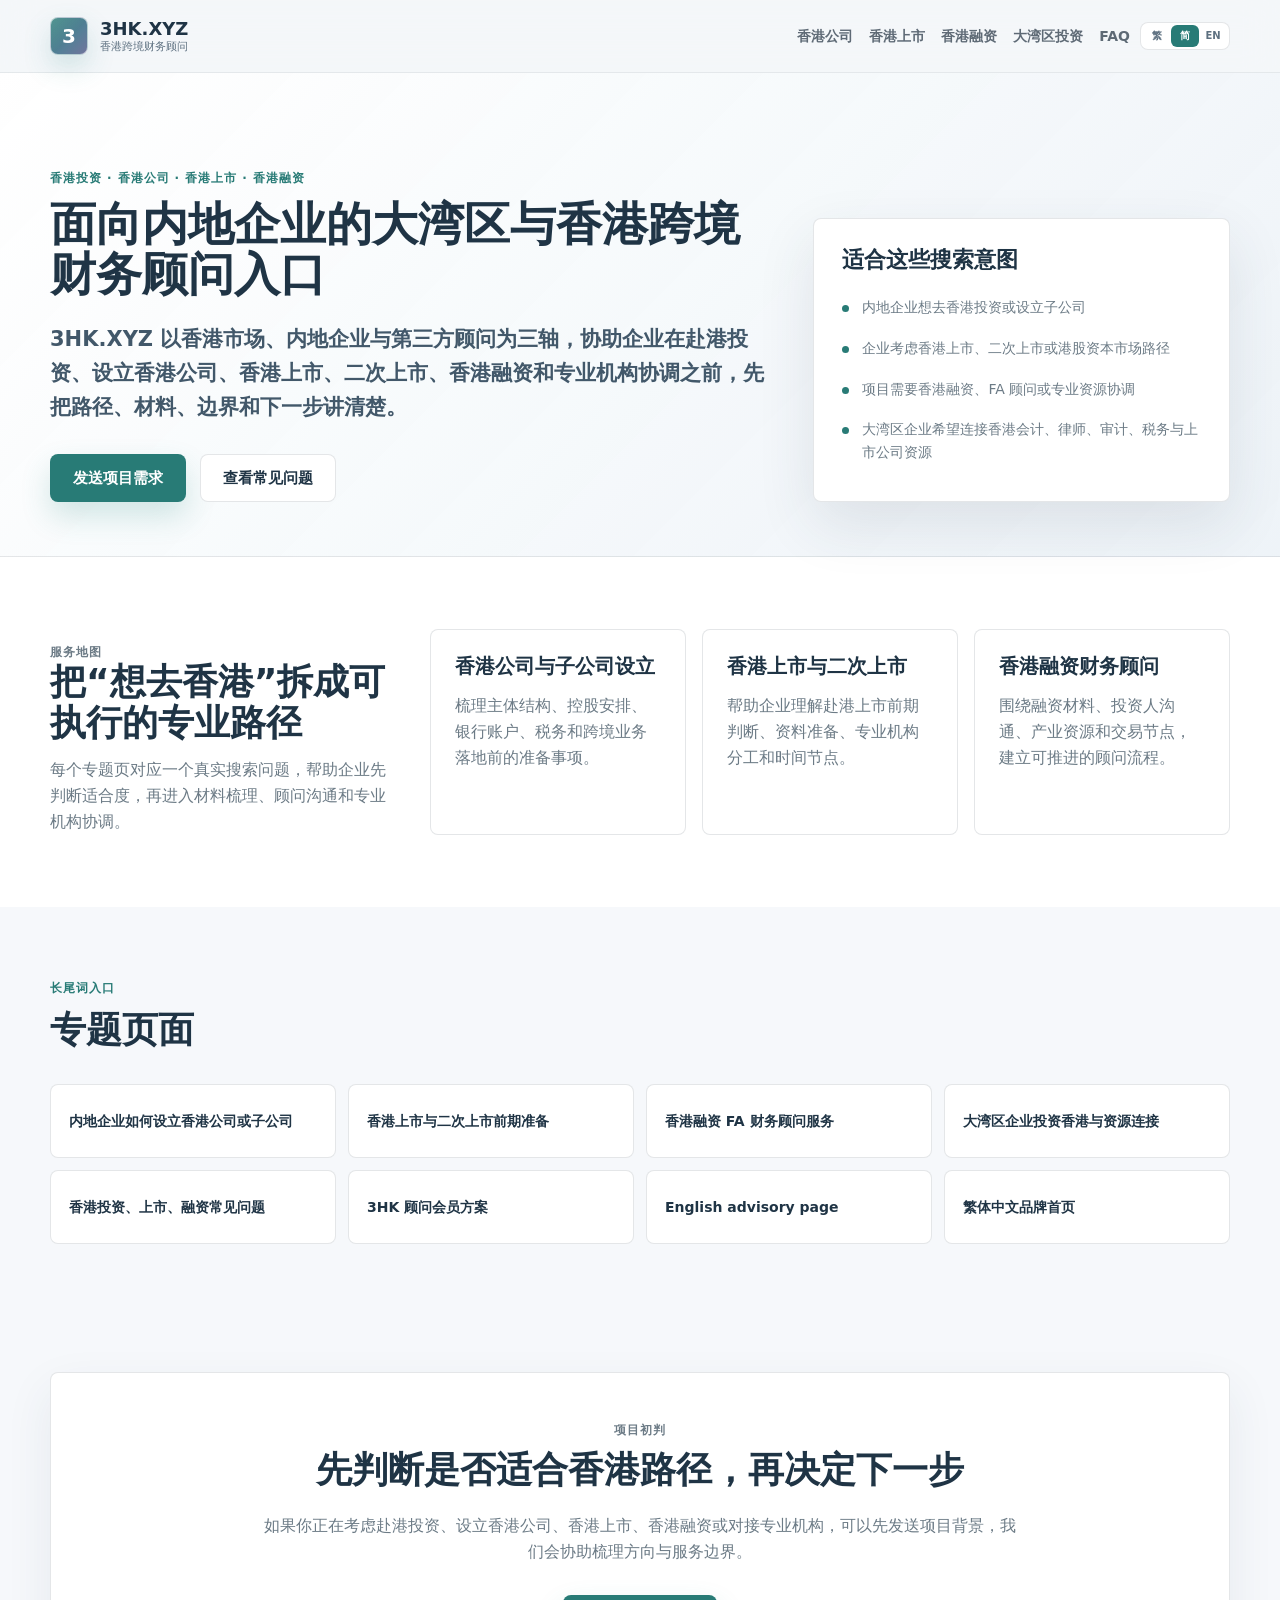
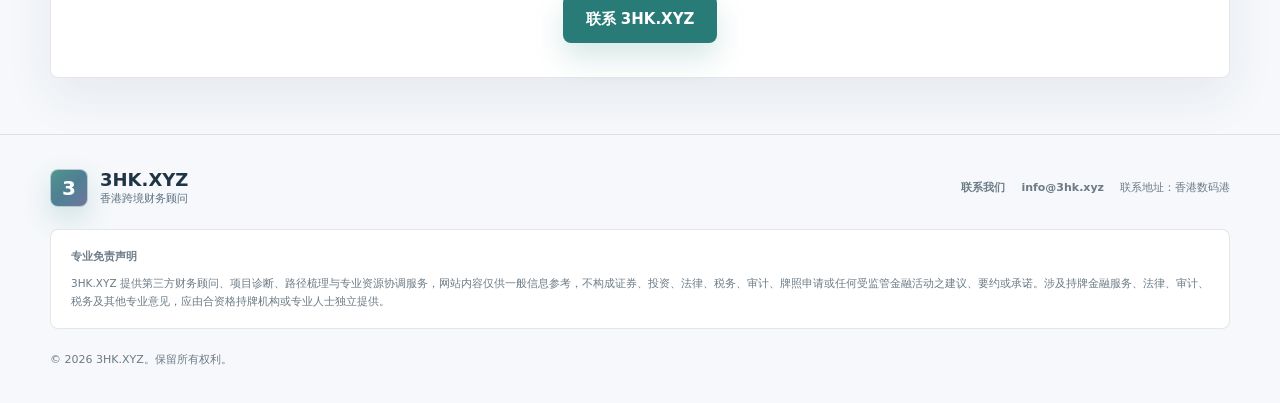
==== zh-cn/index.html @ 2a60ddcb "Add Chinese SEO landing pages" ====
<!doctype html>
<html lang="zh-CN">
  <head>
    <meta charset="utf-8" />
    <meta name="viewport" content="width=device-width, initial-scale=1" />
    <meta
      name="description"
      content="3HK.XYZ 面向内地企业、大湾区企业与资产方，提供香港公司设立、香港投资、香港上市、香港融资与跨境项目财务顾问前期判断和专业资源协调。"
    />
    <title>香港投资与跨境融资财务顾问｜3HK.XYZ</title>
    <link rel="canonical" href="https://3hk.xyz/zh-cn/" />
    <link rel="alternate" hreflang="zh-Hant-HK" href="https://3hk.xyz/" />
    <link rel="alternate" hreflang="zh-CN" href="https://3hk.xyz/zh-cn/" />
    <link rel="alternate" hreflang="en" href="https://3hk.xyz/en.html" />
    <meta property="og:type" content="website" />
    <meta property="og:site_name" content="3HK.XYZ" />
    <meta property="og:title" content="香港投资与跨境融资财务顾问｜3HK.XYZ" />
    <meta property="og:description" content="围绕香港市场、内地企业与第三方顾问三轴，协助企业梳理赴港投资、设立子公司、上市与融资路径。" />
    <meta property="og:url" content="https://3hk.xyz/zh-cn/" />
    <meta name="twitter:card" content="summary" />
    <link rel="icon" href="/favicon.svg" type="image/svg+xml" />
    <link rel="stylesheet" href="/styles.css" />
    <script type="application/ld+json">
      {
        "@context": "https://schema.org",
        "@type": "ProfessionalService",
        "name": "3HK.XYZ",
        "url": "https://3hk.xyz/zh-cn/",
        "email": "info@3hk.xyz",
        "address": {
          "@type": "PostalAddress",
          "addressLocality": "香港",
          "streetAddress": "香港数码港"
        },
        "areaServed": ["香港", "中国内地", "粤港澳大湾区"],
        "serviceType": ["香港投资顾问", "香港融资财务顾问", "香港上市前期顾问", "跨境项目专业资源协调"]
      }
    </script>
  </head>
  <body class="seo-page">
    <a class="skip-link" href="#main">跳转到主要内容</a>

    <header class="site-header" data-header>
      <div class="nav-shell">
        <a class="brand" href="/zh-cn/" aria-label="3HK.XYZ 简体首页">
          <span class="brand-mark">3</span>
          <span>
            <strong>3HK.XYZ</strong>
            <small>香港跨境财务顾问</small>
          </span>
        </a>
        <button class="nav-toggle" type="button" aria-expanded="false" aria-controls="site-nav" data-nav-toggle>
          <span></span>
          <span></span>
          <span></span>
          <span class="sr-only">打开导航</span>
        </button>
        <div class="nav-actions">
          <nav class="site-nav" id="site-nav" data-nav>
            <a href="/zh-cn/hong-kong-company-setup/">香港公司</a>
            <a href="/zh-cn/hong-kong-listing/">香港上市</a>
            <a href="/zh-cn/hong-kong-financing/">香港融资</a>
            <a href="/zh-cn/greater-bay-area-hong-kong/">大湾区投资</a>
            <a href="/zh-cn/faq/">FAQ</a>
          </nav>
          <div class="language-switch" aria-label="语言切换">
            <a href="/">繁</a>
            <a class="is-active" href="/zh-cn/" aria-current="page">简</a>
            <a href="/en.html">EN</a>
          </div>
        </div>
      </div>
    </header>

    <main id="main">
      <section class="seo-hero">
        <div class="container seo-hero-grid">
          <div>
            <p class="section-kicker">香港投资 · 香港公司 · 香港上市 · 香港融资</p>
            <h1>面向内地企业的大湾区与香港跨境财务顾问入口</h1>
            <p>
              3HK.XYZ 以香港市场、内地企业与第三方顾问为三轴，协助企业在赴港投资、设立香港公司、香港上市、二次上市、香港融资和专业机构协调之前，先把路径、材料、边界和下一步讲清楚。
            </p>
            <div class="hero-actions">
              <a class="button button-primary" href="mailto:info@3hk.xyz?subject=3HK.XYZ%20项目咨询">发送项目需求</a>
              <a class="button button-secondary" href="/zh-cn/faq/">查看常见问题</a>
            </div>
          </div>
          <aside class="intent-card" aria-label="适合咨询的搜索意图">
            <h2>适合这些搜索意图</h2>
            <ul>
              <li>内地企业想去香港投资或设立子公司</li>
              <li>企业考虑香港上市、二次上市或港股资本市场路径</li>
              <li>项目需要香港融资、FA 顾问或专业资源协调</li>
              <li>大湾区企业希望连接香港会计、律师、审计、税务与上市公司资源</li>
            </ul>
          </aside>
        </div>
      </section>

      <section class="seo-section alt">
        <div class="container seo-layout">
          <div class="seo-copy">
            <p class="section-kicker">服务地图</p>
            <h2>把“想去香港”拆成可执行的专业路径</h2>
            <p>每个专题页对应一个真实搜索问题，帮助企业先判断适合度，再进入材料梳理、顾问沟通和专业机构协调。</p>
          </div>
          <div class="seo-card-grid">
            <article class="seo-card">
              <h3>香港公司与子公司设立</h3>
              <p>梳理主体结构、控股安排、银行账户、税务和跨境业务落地前的准备事项。</p>
            </article>
            <article class="seo-card">
              <h3>香港上市与二次上市</h3>
              <p>帮助企业理解赴港上市前期判断、资料准备、专业机构分工和时间节点。</p>
            </article>
            <article class="seo-card">
              <h3>香港融资财务顾问</h3>
              <p>围绕融资材料、投资人沟通、产业资源和交易节点，建立可推进的顾问流程。</p>
            </article>
          </div>
        </div>
      </section>

      <section class="seo-section">
        <div class="container">
          <div class="section-heading">
            <p class="section-kicker">长尾词入口</p>
            <h2>专题页面</h2>
          </div>
          <div class="topic-links" aria-label="SEO topic pages">
            <a href="/zh-cn/hong-kong-company-setup/">内地企业如何设立香港公司或子公司</a>
            <a href="/zh-cn/hong-kong-listing/">香港上市与二次上市前期准备</a>
            <a href="/zh-cn/hong-kong-financing/">香港融资 FA 财务顾问服务</a>
            <a href="/zh-cn/greater-bay-area-hong-kong/">大湾区企业投资香港与资源连接</a>
            <a href="/zh-cn/faq/">香港投资、上市、融资常见问题</a>
            <a href="/#membership">3HK 顾问会员方案</a>
            <a href="/en.html">English advisory page</a>
            <a href="/">繁体中文品牌首页</a>
          </div>
        </div>
      </section>

      <section class="seo-cta">
        <div class="container seo-cta-panel">
          <p class="section-kicker">项目初判</p>
          <h2>先判断是否适合香港路径，再决定下一步</h2>
          <p>如果你正在考虑赴港投资、设立香港公司、香港上市、香港融资或对接专业机构，可以先发送项目背景，我们会协助梳理方向与服务边界。</p>
          <div class="contact-actions">
            <a class="button button-primary" href="mailto:info@3hk.xyz?subject=3HK.XYZ%20项目初判">联系 3HK.XYZ</a>
          </div>
        </div>
      </section>
    </main>

    <footer class="site-footer">
      <div class="container footer-stack">
        <div class="footer-inner">
          <a class="brand" href="/zh-cn/" aria-label="3HK.XYZ 简体首页">
            <span class="brand-mark">3</span>
            <span>
              <strong>3HK.XYZ</strong>
              <small>香港跨境财务顾问</small>
            </span>
          </a>
          <div class="footer-contact" aria-label="联系信息">
            <strong>联系我们</strong>
            <a href="mailto:info@3hk.xyz">info@3hk.xyz</a>
            <span>联系地址：香港数码港</span>
          </div>
        </div>
        <div class="footer-disclaimer">
          <strong>专业免责声明</strong>
          <p>
            3HK.XYZ 提供第三方财务顾问、项目诊断、路径梳理与专业资源协调服务，网站内容仅供一般信息参考，不构成证券、投资、法律、税务、审计、牌照申请或任何受监管金融活动之建议、要约或承诺。涉及持牌金融服务、法律、审计、税务及其他专业意见，应由合资格持牌机构或专业人士独立提供。
          </p>
        </div>
        <p class="footer-copyright">© <span data-year></span> 3HK.XYZ。保留所有权利。</p>
      </div>
    </footer>

    <script src="/script.js"></script>
  </body>
</html>
---- styles.css ----
:root {
  --ink: #1f3445;
  --ink-2: #42586a;
  --slate: #5d7080;
  --blue: #557f97;
  --blue-soft: #dfeaf0;
  --teal: #287b76;
  --teal-soft: #e1efee;
  --violet: #71759c;
  --violet-soft: #e9eaf2;
  --bg: #f6f8fb;
  --bg-2: #edf3f7;
  --surface: #ffffff;
  --surface-soft: #f8fbfc;
  --muted: #6c7b86;
  --line: rgba(36, 51, 66, 0.12);
  --line-strong: rgba(36, 51, 66, 0.2);
  --line-light: rgba(255, 255, 255, 0.56);
  --shadow: 0 22px 58px rgba(42, 66, 84, 0.11);
  --max: 1180px;
  --radius: 8px;
}

* {
  box-sizing: border-box;
}

html {
  scroll-behavior: smooth;
  overflow-x: hidden;
}

body {
  margin: 0;
  color: var(--ink);
  background: var(--bg);
  font-family: Inter, ui-sans-serif, system-ui, -apple-system, BlinkMacSystemFont, "PingFang TC", "Microsoft JhengHei", "PingFang SC", "Microsoft YaHei", sans-serif;
  line-height: 1.62;
  text-rendering: optimizeLegibility;
  overflow-x: hidden;
}

body.nav-open {
  overflow: hidden;
}

a {
  color: inherit;
}

button {
  font: inherit;
}

.sr-only,
.skip-link {
  position: absolute;
  width: 1px;
  height: 1px;
  overflow: hidden;
  clip: rect(0, 0, 0, 0);
  white-space: nowrap;
}

.skip-link:focus {
  z-index: 999;
  top: 16px;
  left: 16px;
  width: auto;
  height: auto;
  padding: 10px 14px;
  color: var(--surface);
  background: var(--ink);
  clip: auto;
  text-decoration: none;
}

.container,
.nav-shell {
  width: min(var(--max), calc(100% - 44px));
  margin: 0 auto;
}

.site-header {
  position: fixed;
  inset: 0 0 auto;
  z-index: 50;
  background: rgba(244, 247, 249, 0.8);
  border-bottom: 1px solid rgba(36, 51, 66, 0.08);
  backdrop-filter: blur(18px);
  transition: background 180ms ease, box-shadow 180ms ease;
}

.site-header.is-scrolled,
body.nav-open .site-header {
  background: rgba(255, 255, 255, 0.92);
  box-shadow: 0 14px 36px rgba(50, 72, 88, 0.08);
}

.nav-shell {
  min-height: 72px;
  display: flex;
  align-items: center;
  justify-content: space-between;
  gap: 24px;
}

.brand {
  display: inline-flex;
  align-items: center;
  gap: 12px;
  color: var(--ink);
  text-decoration: none;
}

.brand-mark {
  width: 38px;
  height: 38px;
  display: grid;
  place-items: center;
  color: var(--surface);
  background:
    linear-gradient(135deg, rgba(255, 255, 255, 0.2), transparent 52%),
    linear-gradient(135deg, var(--teal), var(--blue) 60%, var(--violet));
  border: 1px solid rgba(255, 255, 255, 0.58);
  border-radius: var(--radius);
  font-size: 20px;
  font-weight: 900;
  box-shadow: 0 12px 28px rgba(47, 138, 131, 0.2);
}

.brand strong,
.brand small {
  display: block;
}

.brand strong {
  font-size: 18px;
  line-height: 1.1;
}

.brand small {
  margin-top: 2px;
  color: var(--slate);
  font-size: 11px;
  line-height: 1.2;
}

.site-nav {
  display: flex;
  align-items: center;
  gap: 16px;
  flex-wrap: nowrap;
}

.nav-actions {
  display: flex;
  align-items: center;
  gap: 10px;
  flex-wrap: nowrap;
  white-space: nowrap;
}

.site-nav a {
  color: rgba(36, 51, 66, 0.72);
  text-decoration: none;
  font-size: 14px;
  font-weight: 760;
  transition: color 160ms ease, background 160ms ease, border-color 160ms ease;
}

.site-nav a:hover,
.site-nav a.is-active {
  color: var(--teal);
}

.language-switch {
  min-height: 28px;
  display: inline-grid;
  grid-template-columns: repeat(3, 1fr);
  padding: 2px;
  background: var(--surface);
  border: 1px solid var(--line);
  border-radius: var(--radius);
  box-shadow: none;
}

.language-switch a {
  min-width: 28px;
  display: inline-flex;
  align-items: center;
  justify-content: center;
  color: var(--slate);
  border-radius: 6px;
  text-decoration: none;
  font-size: 10px;
  font-weight: 820;
}

.language-switch a.is-active {
  color: var(--surface);
  background: var(--teal);
}

.nav-toggle {
  display: none;
  width: 42px;
  height: 42px;
  border: 1px solid rgba(36, 51, 66, 0.16);
  border-radius: var(--radius);
  background: rgba(255, 255, 255, 0.72);
  color: var(--ink);
  cursor: pointer;
}

.nav-toggle span:not(.sr-only) {
  display: block;
  width: 18px;
  height: 2px;
  margin: 4px auto;
  background: currentColor;
}

.hero {
  position: relative;
  overflow: hidden;
  color: var(--ink);
  background:
    linear-gradient(135deg, rgba(255, 255, 255, 0.94), rgba(244, 247, 249, 0.92)),
    linear-gradient(135deg, var(--bg), var(--bg-2));
  border-bottom: 1px solid var(--line);
}

.hero-backdrop {
  position: absolute;
  inset: 0;
  background-image:
    linear-gradient(rgba(95, 147, 168, 0.14) 1px, transparent 1px),
    linear-gradient(90deg, rgba(95, 147, 168, 0.14) 1px, transparent 1px);
  background-size: 56px 56px;
  mask-image: linear-gradient(90deg, rgba(36, 51, 66, 0.28), rgba(36, 51, 66, 0.16), transparent 86%);
}

.hero-grid {
  position: relative;
  z-index: 1;
  min-height: clamp(560px, 70vh, 650px);
  display: grid;
  grid-template-columns: minmax(0, 0.98fr) minmax(420px, 0.86fr);
  align-items: center;
  gap: 42px;
  padding: 94px 0 34px;
}

.hero-copy {
  max-width: 780px;
  min-width: 0;
  padding: 8px 0;
}

.eyebrow,
.section-kicker,
.plan-label {
  margin: 0 0 12px;
  color: var(--teal);
  font-size: 12px;
  font-weight: 860;
  letter-spacing: 0.08em;
  text-transform: uppercase;
}

.hero h1,
.section h2,
.coordinate-section h2,
.method-section h2,
.contact-section h2 {
  margin: 0;
  color: var(--ink);
  font-weight: 860;
  line-height: 1.08;
  letter-spacing: 0;
}

.hero h1 {
  max-width: 860px;
  font-size: clamp(28px, 3.35vw, 40px);
  overflow-wrap: anywhere;
}

.hero-lede {
  max-width: 720px;
  margin: 22px 0 0;
  color: var(--ink-2);
  font-size: clamp(18px, 1.75vw, 22px);
  font-weight: 650;
  line-height: 1.5;
}

.hero-actions,
.contact-actions {
  display: flex;
  flex-wrap: wrap;
  gap: 14px;
  margin-top: 30px;
}

.button {
  min-height: 48px;
  display: inline-flex;
  align-items: center;
  justify-content: center;
  gap: 10px;
  padding: 0 22px;
  border: 1px solid transparent;
  border-radius: var(--radius);
  text-decoration: none;
  font-size: 15px;
  font-weight: 820;
  transition: transform 160ms ease, background 160ms ease, border-color 160ms ease, color 160ms ease;
}

.button svg {
  width: 20px;
  height: 20px;
  fill: none;
  stroke: currentColor;
  stroke-width: 2;
  stroke-linecap: round;
  stroke-linejoin: round;
}

.button:hover {
  transform: translateY(-2px);
}

.button-primary {
  color: var(--surface);
  background: var(--teal);
  box-shadow: 0 14px 30px rgba(47, 138, 131, 0.2);
}

.button-primary:hover {
  background: #267871;
}

.button-secondary {
  color: var(--ink);
  background: var(--surface);
  border-color: var(--line);
}

.button-secondary:hover {
  border-color: rgba(47, 138, 131, 0.34);
  background: var(--surface-soft);
}

.hero-tags {
  display: flex;
  flex-wrap: wrap;
  gap: 10px;
  margin-top: 28px;
}

.hero-tags span {
  min-height: 34px;
  display: inline-flex;
  align-items: center;
  padding: 0 12px;
  color: var(--ink-2);
  background: var(--surface-soft);
  border: 1px solid var(--line);
  border-radius: var(--radius);
  font-size: 13px;
  font-weight: 720;
}

.coordinate-terminal {
  min-width: 0;
  color: var(--ink);
  background: rgba(255, 255, 255, 0.82);
  border: 1px solid var(--line-light);
  border-radius: var(--radius);
  box-shadow: var(--shadow);
  backdrop-filter: blur(12px);
}

.terminal-top,
.terminal-foot {
  display: flex;
  justify-content: space-between;
  gap: 14px;
  padding: 16px 18px;
  border-bottom: 1px solid var(--line);
}

.terminal-top span {
  color: var(--slate);
  font-size: 11px;
  font-weight: 860;
  letter-spacing: 0.08em;
}

.coordinate-visual {
  width: 100%;
  height: auto;
  display: block;
  padding: 10px 6px 0;
  overflow: visible;
}

.surface {
  fill: rgba(95, 147, 168, 0.08);
  stroke: rgba(95, 147, 168, 0.34);
  stroke-width: 1.2;
}

.surface-grid path {
  stroke: rgba(79, 101, 116, 0.18);
  stroke-width: 1;
}

.axis {
  fill: none;
  stroke-width: 4;
  stroke-linecap: round;
}

.axis-x {
  stroke: url(#axisBlue);
}

.axis-y {
  stroke: url(#axisGreen);
}

.axis-z {
  stroke: url(#axisPlum);
}

.node {
  stroke: var(--surface);
  stroke-width: 2;
}

.node-x {
  fill: var(--blue);
}

.node-y {
  fill: var(--teal);
}

.node-z {
  fill: var(--violet);
}

.origin-box {
  fill: var(--surface);
  stroke: rgba(95, 147, 168, 0.32);
  stroke-width: 1.2;
}

.origin-number {
  fill: var(--ink);
  font-size: 31px;
  font-weight: 900;
}

.origin-label {
  fill: var(--slate);
  font-size: 13px;
  font-weight: 800;
}

.diagram-labels text {
  fill: var(--ink-2);
  font-size: 14px;
  font-weight: 780;
}

.terminal-foot {
  display: grid;
  grid-template-columns: repeat(3, minmax(0, 1fr));
  border-top: 1px solid var(--line);
  border-bottom: 0;
  background: var(--surface-soft);
}

.terminal-foot div {
  min-width: 0;
}

.terminal-foot strong {
  display: block;
  color: var(--teal);
  font-size: 20px;
  line-height: 1;
}

.terminal-foot span {
  display: block;
  margin-top: 8px;
  color: var(--muted);
  font-size: 12px;
}

.coordinate-section,
.fa-section,
.method-section,
.section,
.contact-section {
  scroll-margin-top: 88px;
  padding: 84px 0;
}

.coordinate-section,
.ecosystem-section,
.fa-section,
.contact-section {
  background: var(--surface);
}

.positioning-section,
.membership-section,
.method-section {
  background: var(--bg);
}

.section-heading {
  width: min(760px, 100%);
  margin-bottom: 34px;
}

.coordinate-layout .section-heading {
  width: min(840px, 100%);
}

.section h2,
.coordinate-section h2,
.fa-section h2,
.method-section h2,
.contact-section h2,
.pricing-head h2 {
  font-size: clamp(30px, 4vw, 50px);
}

.section-heading p:not(.section-kicker),
.section-copy p:not(.section-kicker),
.pricing-head p,
.contact-section p:not(.section-kicker) {
  margin: 16px 0 0;
  color: var(--muted);
  font-size: 16px;
}

.axis-grid,
.stance-grid,
.ecosystem-grid,
.fa-flow,
.plan-grid,
.method-timeline {
  display: grid;
  gap: 16px;
}

.axis-grid,
.ecosystem-grid,
.plan-grid {
  grid-template-columns: repeat(3, minmax(0, 1fr));
}

.axis-card,
.stance-card,
.ecosystem-card,
.fa-stage,
.plan-card,
.method-step,
.contact-panel {
  min-width: 0;
  border: 1px solid var(--line);
  border-radius: var(--radius);
  background: var(--surface);
  box-shadow: 0 14px 34px rgba(50, 72, 88, 0.06);
}

.axis-card,
.stance-card,
.ecosystem-card,
.fa-stage,
.method-step {
  min-height: 220px;
  padding: 26px;
  transition: transform 180ms ease, border-color 180ms ease, box-shadow 180ms ease;
}

.axis-card:hover,
.stance-card:hover,
.ecosystem-card:hover,
.fa-stage:hover,
.plan-card:hover,
.method-step:hover {
  transform: translateY(-4px);
  border-color: rgba(47, 138, 131, 0.32);
  box-shadow: 0 20px 48px rgba(50, 72, 88, 0.1);
}

.axis-card span,
.stance-card span,
.ecosystem-card span,
.fa-stage span,
.method-step span {
  min-height: 32px;
  display: inline-flex;
  align-items: center;
  padding: 0 11px;
  color: var(--teal);
  background: var(--teal-soft);
  border: 1px solid rgba(47, 138, 131, 0.12);
  border-radius: var(--radius);
  font-size: 12px;
  font-weight: 850;
}

.axis-card:nth-child(1) span {
  color: var(--blue);
  background: var(--blue-soft);
}

.axis-card:nth-child(3) span {
  color: var(--violet);
  background: var(--violet-soft);
}

.axis-card h3,
.stance-card h3,
.ecosystem-card h3,
.fa-stage h3,
.plan-card h3,
.method-step h3 {
  margin: 22px 0 10px;
  color: var(--ink);
  font-size: 22px;
  line-height: 1.25;
}

.axis-card p,
.stance-card p,
.ecosystem-card p,
.fa-stage p,
.plan-card p,
.method-step p {
  margin: 0;
  color: var(--muted);
  font-size: 14px;
}

.split-layout {
  display: grid;
  grid-template-columns: minmax(0, 0.78fr) minmax(0, 1fr);
  gap: 48px;
  align-items: start;
}

.section-copy {
  min-width: 0;
  padding: 30px;
  background: var(--surface);
  border: 1px solid var(--line);
  border-radius: var(--radius);
  box-shadow: 0 14px 34px rgba(50, 72, 88, 0.06);
}

.stance-grid {
  grid-template-columns: 1fr;
}

.ecosystem-card.emphasis,
.plan-card.featured {
  color: var(--ink);
  background:
    linear-gradient(135deg, rgba(223, 240, 238, 0.78), rgba(255, 255, 255, 0.94)),
    var(--surface);
  border-color: rgba(47, 138, 131, 0.28);
}

.ecosystem-card.emphasis span {
  color: var(--teal);
  background: var(--surface);
}

.ecosystem-card.emphasis h3,
.ecosystem-card.emphasis p,
.plan-card.featured h3,
.plan-card.featured p,
.plan-card.featured li {
  color: inherit;
}

.method-timeline {
  grid-template-columns: repeat(4, minmax(0, 1fr));
}

.fa-flow {
  grid-template-columns: repeat(3, minmax(0, 1fr));
}

.fa-stage {
  position: relative;
  min-height: 236px;
  background:
    linear-gradient(180deg, rgba(248, 251, 252, 0.9), rgba(255, 255, 255, 0.96)),
    var(--surface);
}

.fa-stage::after {
  content: "";
  position: absolute;
  top: 42px;
  right: -16px;
  width: 16px;
  border-top: 1px solid rgba(47, 138, 131, 0.32);
}

.fa-stage:nth-child(3n)::after,
.fa-stage:last-child::after {
  display: none;
}

.fa-stage span {
  color: var(--ink);
  background: var(--blue-soft);
  border-color: rgba(95, 147, 168, 0.18);
}

.fa-stage:nth-child(3n + 2) span {
  background: var(--teal-soft);
}

.fa-stage:nth-child(3n) span {
  background: var(--violet-soft);
}

.method-step {
  min-height: 242px;
}

.pricing-head {
  display: grid;
  grid-template-columns: minmax(0, 0.8fr) minmax(280px, 0.6fr);
  gap: 34px;
  align-items: end;
  margin-bottom: 34px;
}

.pricing-head h2 {
  margin: 0;
  line-height: 1.08;
}

.pricing-head p {
  margin: 0;
}

.pricing-head > p {
  padding-bottom: 4px;
}

.plan-card {
  min-height: 530px;
  padding: 28px;
  display: flex;
  flex-direction: column;
  transition: transform 180ms ease, border-color 180ms ease, box-shadow 180ms ease;
}

.plan-card .plan-label {
  margin-bottom: 10px;
}

.plan-card h3 {
  margin-top: 0;
  font-size: 28px;
}

.plan-price {
  display: flex;
  align-items: flex-end;
  flex-wrap: wrap;
  gap: 4px 8px;
  margin: 0 0 16px;
}

.plan-price strong {
  color: var(--teal);
  font-size: clamp(30px, 3vw, 36px);
  line-height: 1;
  white-space: nowrap;
}

.plan-price span {
  color: var(--muted);
  font-size: 14px;
  font-weight: 750;
}

.plan-desc {
  min-height: 78px;
  padding-bottom: 22px;
  border-bottom: 1px solid var(--line);
}

.plan-card ul {
  margin: 22px 0 28px;
  padding: 0;
  list-style: none;
}

.plan-card li {
  position: relative;
  padding: 8px 0 8px 22px;
  color: var(--muted);
  font-size: 14px;
}

.plan-card li::before {
  content: "";
  position: absolute;
  left: 0;
  top: 17px;
  width: 7px;
  height: 7px;
  background: var(--teal);
  border-radius: 50%;
}

.plan-card a {
  min-height: 46px;
  display: inline-flex;
  align-items: center;
  justify-content: center;
  margin-top: auto;
  color: var(--surface);
  background: var(--teal);
  border-radius: var(--radius);
  text-decoration: none;
  font-size: 14px;
  font-weight: 860;
}

.plan-card a:hover {
  background: #267871;
}

.pricing-note {
  margin: 20px 0 0;
  color: var(--muted);
  font-size: 13px;
}

.contact-panel {
  width: min(880px, calc(100% - 44px));
  margin: 0 auto;
  padding: 42px;
  text-align: center;
}

.contact-panel p:not(.section-kicker) {
  width: min(700px, 100%);
  margin: 16px auto 0;
  color: var(--muted);
}

.contact-actions {
  justify-content: center;
}

.site-footer {
  padding: 34px 0;
  background: var(--bg);
  border-top: 1px solid var(--line);
}

.footer-stack {
  display: grid;
  gap: 22px;
}

.footer-inner {
  display: flex;
  align-items: center;
  justify-content: space-between;
  gap: 24px;
}

.footer-contact {
  display: flex;
  flex-wrap: wrap;
  align-items: center;
  justify-content: flex-end;
  gap: 10px 16px;
  color: var(--muted);
  font-size: 11px;
}

.footer-contact strong {
  color: var(--muted);
  font-weight: 700;
}

.footer-contact a {
  color: var(--muted);
  text-decoration: none;
  font-weight: 700;
}

.footer-disclaimer {
  padding: 18px 20px;
  background: var(--surface);
  border: 1px solid var(--line);
  border-radius: var(--radius);
}

.footer-disclaimer strong {
  display: block;
  color: var(--muted);
  font-size: 11px;
  font-weight: 700;
}

.footer-disclaimer p,
.footer-copyright {
  margin: 0;
  color: var(--muted);
  font-size: 11px;
}

.footer-disclaimer p {
  margin-top: 8px;
  font-size: 10.5px;
  line-height: 1.72;
}

.seo-page .site-header {
  position: sticky;
}

.seo-page .site-nav a[aria-current="page"] {
  color: var(--teal);
}

.seo-hero {
  padding: 96px 0 54px;
  background:
    linear-gradient(135deg, rgba(255, 255, 255, 0.96), rgba(237, 243, 247, 0.9)),
    var(--bg);
  border-bottom: 1px solid var(--line);
}

.seo-hero-grid {
  display: grid;
  grid-template-columns: minmax(0, 0.95fr) minmax(320px, 0.55fr);
  gap: 44px;
  align-items: end;
}

.seo-hero h1 {
  max-width: 850px;
  margin: 0;
  color: var(--ink);
  font-size: 46px;
  line-height: 1.08;
  letter-spacing: 0;
}

.seo-hero p:not(.section-kicker) {
  max-width: 780px;
  margin: 22px 0 0;
  color: var(--ink-2);
  font-size: 21px;
  font-weight: 620;
}

.intent-card {
  padding: 28px;
  background: var(--surface);
  border: 1px solid var(--line);
  border-radius: var(--radius);
  box-shadow: var(--shadow);
}

.intent-card h2 {
  margin: 0 0 14px;
  color: var(--ink);
  font-size: 22px;
  line-height: 1.22;
}

.intent-card ul,
.seo-list {
  margin: 0;
  padding: 0;
  list-style: none;
}

.intent-card li,
.seo-list li {
  position: relative;
  padding: 9px 0 9px 20px;
  color: var(--muted);
  font-size: 14px;
}

.intent-card li::before,
.seo-list li::before {
  content: "";
  position: absolute;
  left: 0;
  top: 18px;
  width: 7px;
  height: 7px;
  background: var(--teal);
  border-radius: 50%;
}

.seo-section {
  padding: 72px 0;
}

.seo-section.alt {
  background: var(--surface);
}

.seo-layout {
  display: grid;
  grid-template-columns: minmax(240px, 0.42fr) minmax(0, 1fr);
  gap: 44px;
}

.seo-copy h2,
.seo-section h2 {
  margin: 0;
  color: var(--ink);
  font-size: 36px;
  line-height: 1.12;
  letter-spacing: 0;
}

.seo-copy p,
.seo-card p,
.faq-item p {
  margin: 14px 0 0;
  color: var(--muted);
}

.seo-card-grid {
  display: grid;
  grid-template-columns: repeat(3, minmax(0, 1fr));
  gap: 16px;
}

.seo-card,
.faq-item {
  min-height: 190px;
  padding: 24px;
  background: var(--surface);
  border: 1px solid var(--line);
  border-radius: var(--radius);
}

.seo-card h3,
.faq-item h3 {
  margin: 0;
  color: var(--ink);
  font-size: 20px;
  line-height: 1.26;
}

.topic-links {
  display: grid;
  grid-template-columns: repeat(4, minmax(0, 1fr));
  gap: 12px;
}

.topic-links a {
  min-height: 74px;
  display: flex;
  align-items: center;
  padding: 18px;
  color: var(--ink);
  background: var(--surface);
  border: 1px solid var(--line);
  border-radius: var(--radius);
  text-decoration: none;
  font-size: 14px;
  font-weight: 780;
  transition: transform 160ms ease, border-color 160ms ease, background 160ms ease;
}

.topic-links a:hover {
  transform: translateY(-2px);
  border-color: rgba(40, 123, 118, 0.34);
  background: var(--surface-soft);
}

.seo-cta {
  padding: 56px 0;
  background: var(--bg);
}

.seo-cta-panel {
  padding: 34px;
  text-align: center;
  background: var(--surface);
  border: 1px solid var(--line);
  border-radius: var(--radius);
  box-shadow: 0 18px 48px rgba(42, 66, 84, 0.08);
}

.seo-cta-panel h2 {
  margin: 0;
  color: var(--ink);
  font-size: 36px;
}

.seo-cta-panel p {
  width: min(760px, 100%);
  margin: 14px auto 0;
  color: var(--muted);
}

.reveal {
  opacity: 1;
  transform: none;
  transition: opacity 520ms ease, transform 520ms ease;
}

.reveal.is-visible {
  opacity: 1;
  transform: translateY(0);
}

@media (prefers-reduced-motion: reduce) {
  html {
    scroll-behavior: auto;
  }

  *,
  *::before,
  *::after {
    transition-duration: 0.01ms !important;
    animation-duration: 0.01ms !important;
    animation-iteration-count: 1 !important;
  }

  .reveal {
    opacity: 1;
    transform: none;
  }
}

@media (max-width: 1060px) {
  .nav-toggle {
    display: block;
  }

  .site-nav {
    position: fixed;
    top: 72px;
    right: 22px;
    left: 22px;
    display: grid;
    gap: 0;
    padding: 12px;
    background: var(--surface);
    border: 1px solid var(--line);
    border-radius: var(--radius);
    box-shadow: var(--shadow);
    opacity: 0;
    visibility: hidden;
    transform: translateY(-10px);
    transition: opacity 180ms ease, transform 180ms ease, visibility 180ms ease;
  }

  .nav-actions {
    gap: 10px;
  }

  body.nav-open .site-nav {
    opacity: 1;
    visibility: visible;
    transform: translateY(0);
  }

  .site-nav a {
    min-height: 46px;
    display: flex;
    align-items: center;
    padding: 0 12px;
    color: var(--ink);
  }

  .language-switch {
    flex: 0 0 auto;
  }

  .hero-grid {
    grid-template-columns: 1fr;
    min-height: auto;
  }

  .seo-hero-grid,
  .seo-layout {
    grid-template-columns: 1fr;
  }

  .coordinate-terminal {
    max-width: 680px;
  }

  .split-layout,
  .axis-grid,
  .ecosystem-grid,
  .fa-flow,
  .pricing-head,
  .seo-card-grid,
  .plan-grid {
    grid-template-columns: 1fr 1fr;
  }

  .topic-links {
    grid-template-columns: repeat(2, minmax(0, 1fr));
  }

  .method-timeline {
    grid-template-columns: repeat(2, minmax(0, 1fr));
  }

  .fa-stage:nth-child(3n)::after {
    display: block;
  }

  .fa-stage:nth-child(2n)::after,
  .fa-stage:last-child::after {
    display: none;
  }
}

@media (max-width: 720px) {
  .container,
  .nav-shell,
  .contact-panel {
    width: min(var(--max), calc(100vw - 44px));
  }

  .brand small {
    display: none;
  }

  .hero-grid {
    gap: 24px;
    padding: 96px 0 34px;
  }

  .seo-hero {
    padding: 86px 0 42px;
  }

  .seo-hero h1 {
    font-size: 32px;
    line-height: 1.14;
  }

  .seo-hero p:not(.section-kicker) {
    font-size: 17px;
  }

  .seo-copy h2,
  .seo-section h2,
  .seo-cta-panel h2 {
    font-size: 30px;
    line-height: 1.14;
  }

  .seo-section,
  .seo-cta {
    padding: 56px 0;
  }

  .hero-copy {
    padding: 22px;
  }

  .hero h1 {
    font-size: clamp(26px, 7.6vw, 32px);
    line-height: 1.12;
  }

  .hero-lede {
    font-size: 17px;
  }

  .eyebrow {
    font-size: 10px;
    line-height: 1.45;
    letter-spacing: 0.08em;
    overflow-wrap: anywhere;
  }

  .hero-actions,
  .contact-actions {
    display: grid;
    grid-template-columns: 1fr;
  }

  .button {
    width: 100%;
  }

  .terminal-top {
    padding: 13px 14px;
  }

  .terminal-top span {
    font-size: 10px;
  }

  .coordinate-visual {
    margin: -16px 0 -18px;
  }

  .terminal-foot,
  .axis-grid,
  .stance-grid,
  .ecosystem-grid,
  .fa-flow,
  .method-timeline,
  .seo-card-grid,
  .topic-links,
  .plan-grid,
  .pricing-head,
  .split-layout {
    grid-template-columns: 1fr;
  }

  .terminal-foot {
    gap: 1px;
    padding: 0;
    background: var(--line);
  }

  .terminal-foot div {
    padding: 14px;
    background: var(--surface-soft);
  }

  .coordinate-section,
  .section,
  .fa-section,
  .method-section,
  .contact-section {
    padding: 64px 0;
  }

  .section-heading,
  .pricing-head {
    margin-bottom: 28px;
  }

  .section-copy,
  .axis-card,
  .stance-card,
  .ecosystem-card,
  .fa-stage,
  .plan-card,
  .method-step {
    min-height: auto;
    padding: 22px;
  }

  .plan-card {
    min-height: auto;
  }

  .fa-stage::after {
    display: none;
  }

  .plan-desc {
    min-height: auto;
  }

  .contact-panel {
    padding: 28px 22px;
  }

  .footer-inner {
    flex-direction: column;
    align-items: flex-start;
  }

  .footer-contact {
    justify-content: flex-start;
    align-items: flex-start;
    flex-direction: column;
  }
}
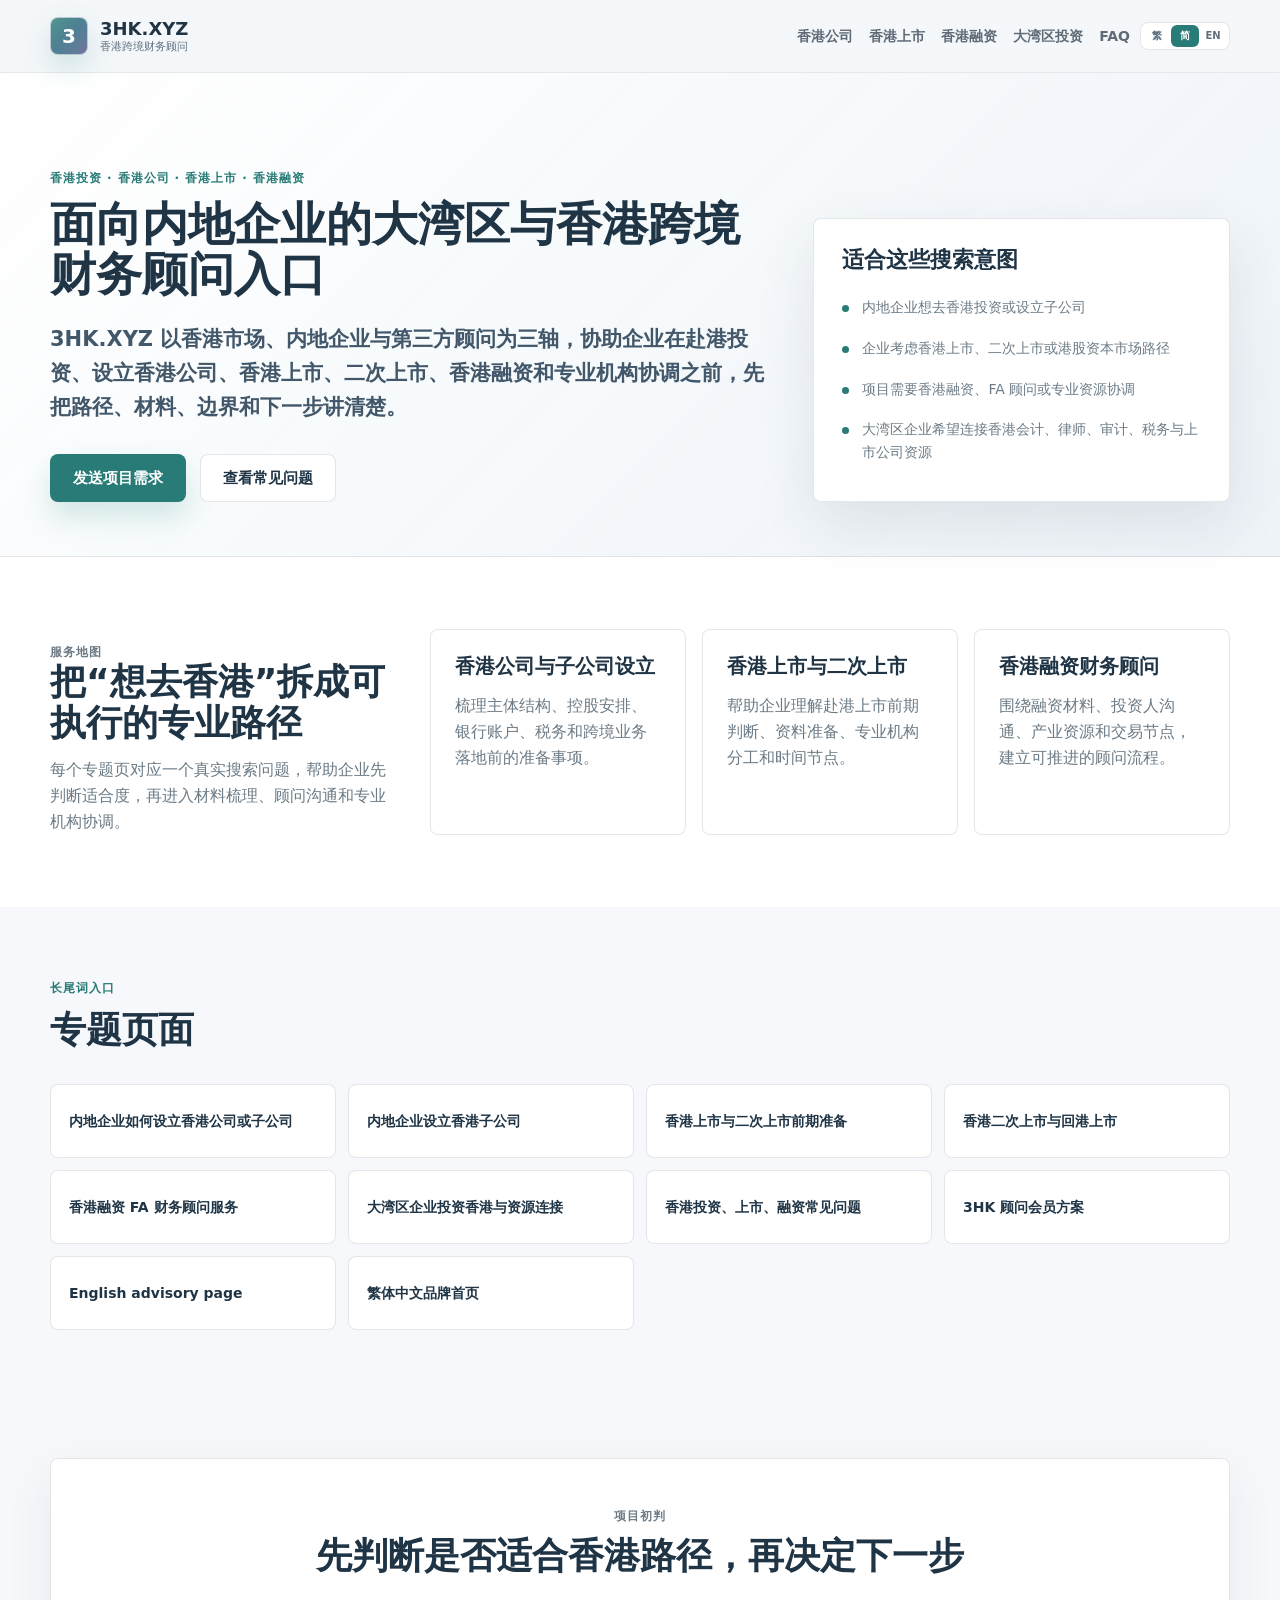
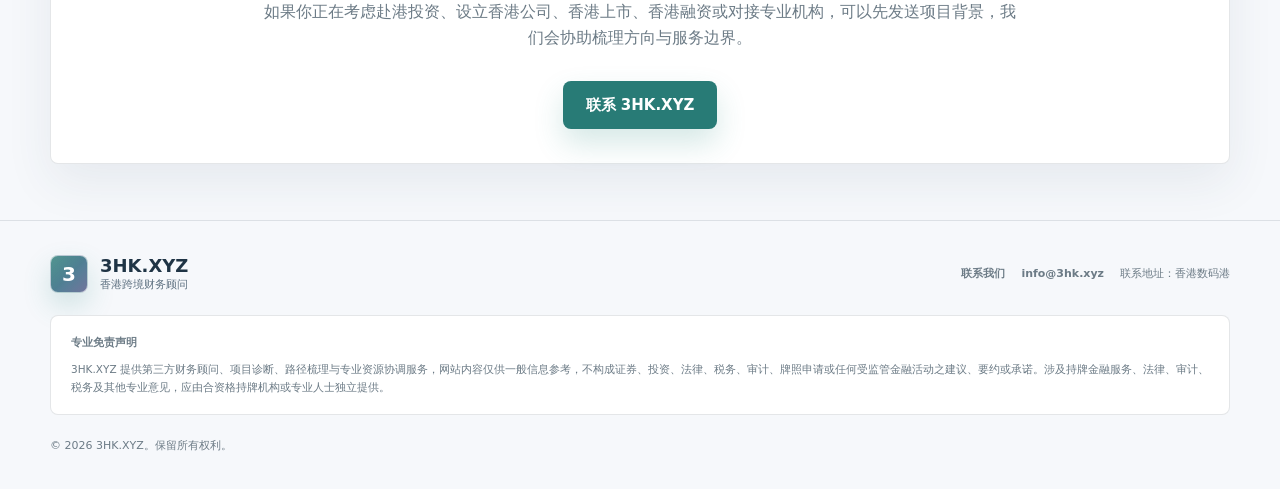
==== commit ebfbb23e: "Add subsidiary and secondary listing SEO pages" ====
--- a/zh-cn/index.html
+++ b/zh-cn/index.html
@@ -130,7 +130,9 @@
           </div>
           <div class="topic-links" aria-label="SEO topic pages">
             <a href="/zh-cn/hong-kong-company-setup/">内地企业如何设立香港公司或子公司</a>
+            <a href="/zh-cn/hong-kong-subsidiary/">内地企业设立香港子公司</a>
             <a href="/zh-cn/hong-kong-listing/">香港上市与二次上市前期准备</a>
+            <a href="/zh-cn/hong-kong-secondary-listing/">香港二次上市与回港上市</a>
             <a href="/zh-cn/hong-kong-financing/">香港融资 FA 财务顾问服务</a>
             <a href="/zh-cn/greater-bay-area-hong-kong/">大湾区企业投资香港与资源连接</a>
             <a href="/zh-cn/faq/">香港投资、上市、融资常见问题</a>
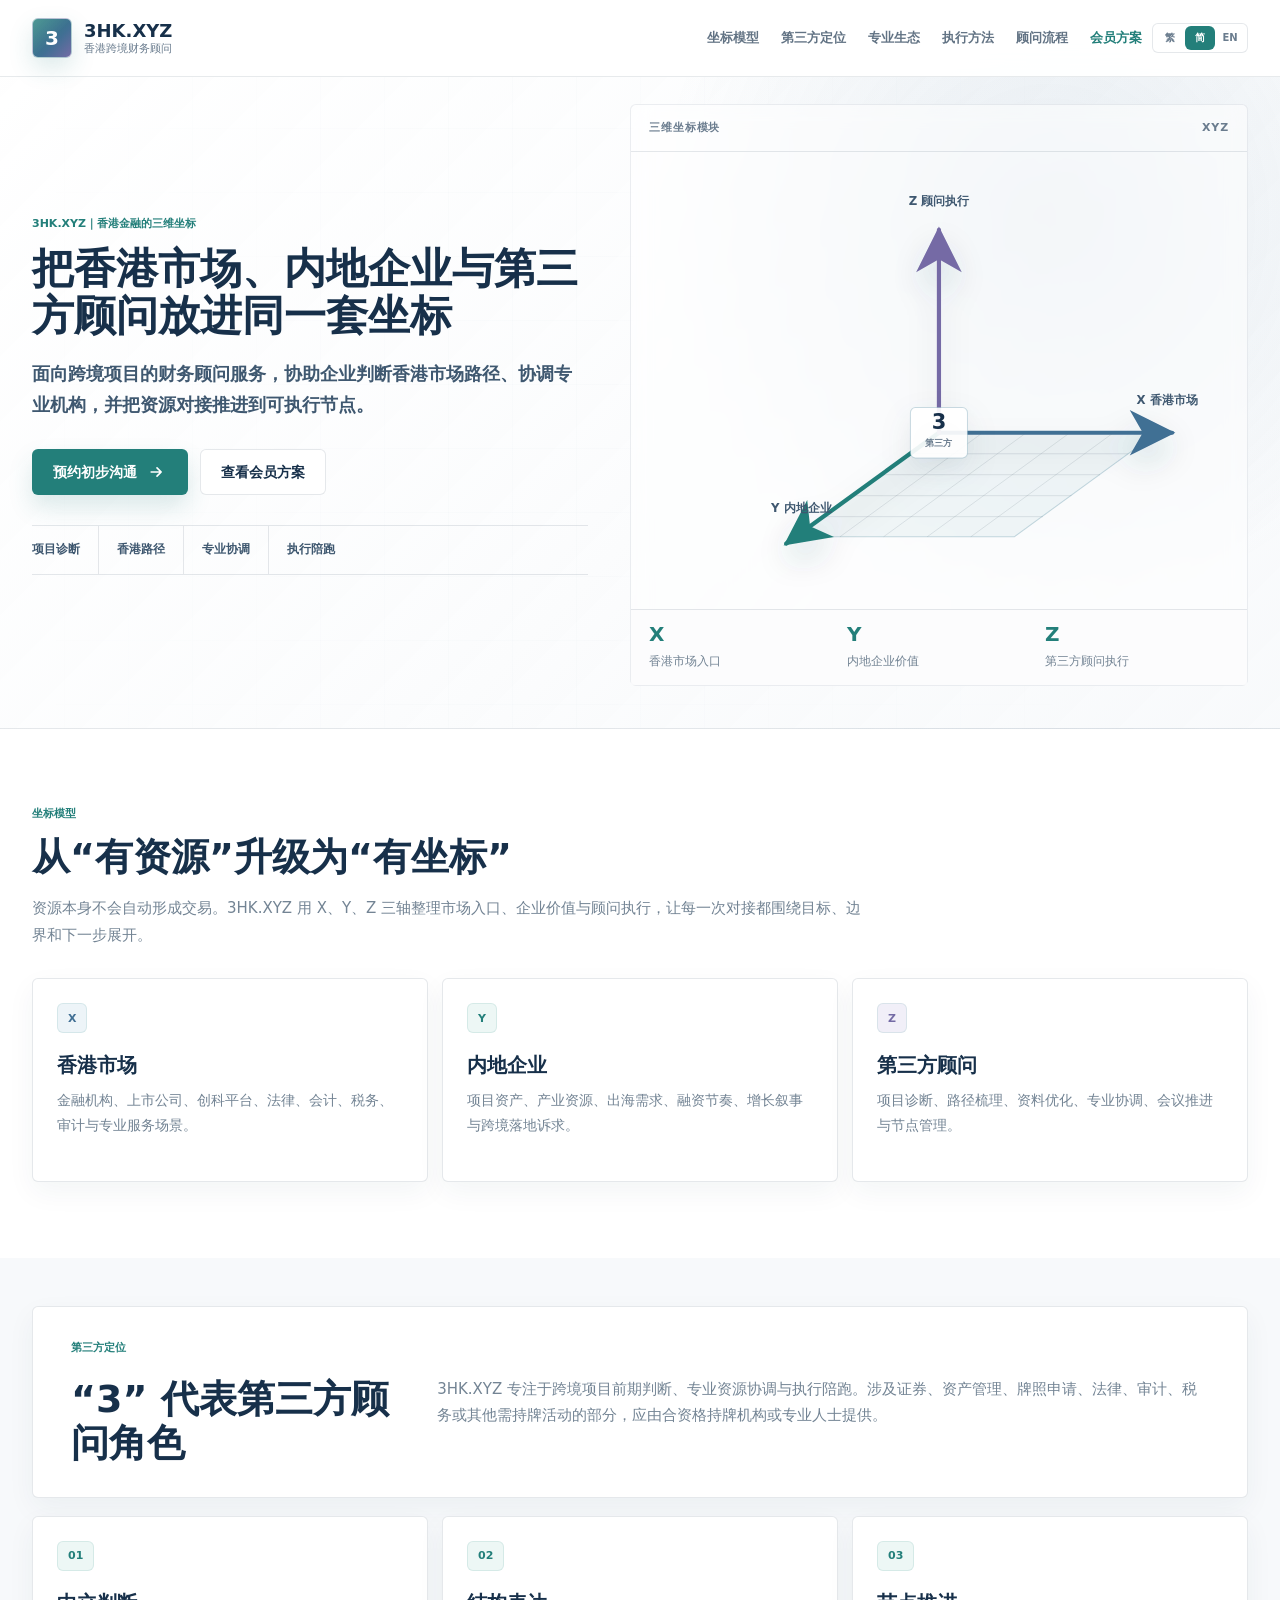
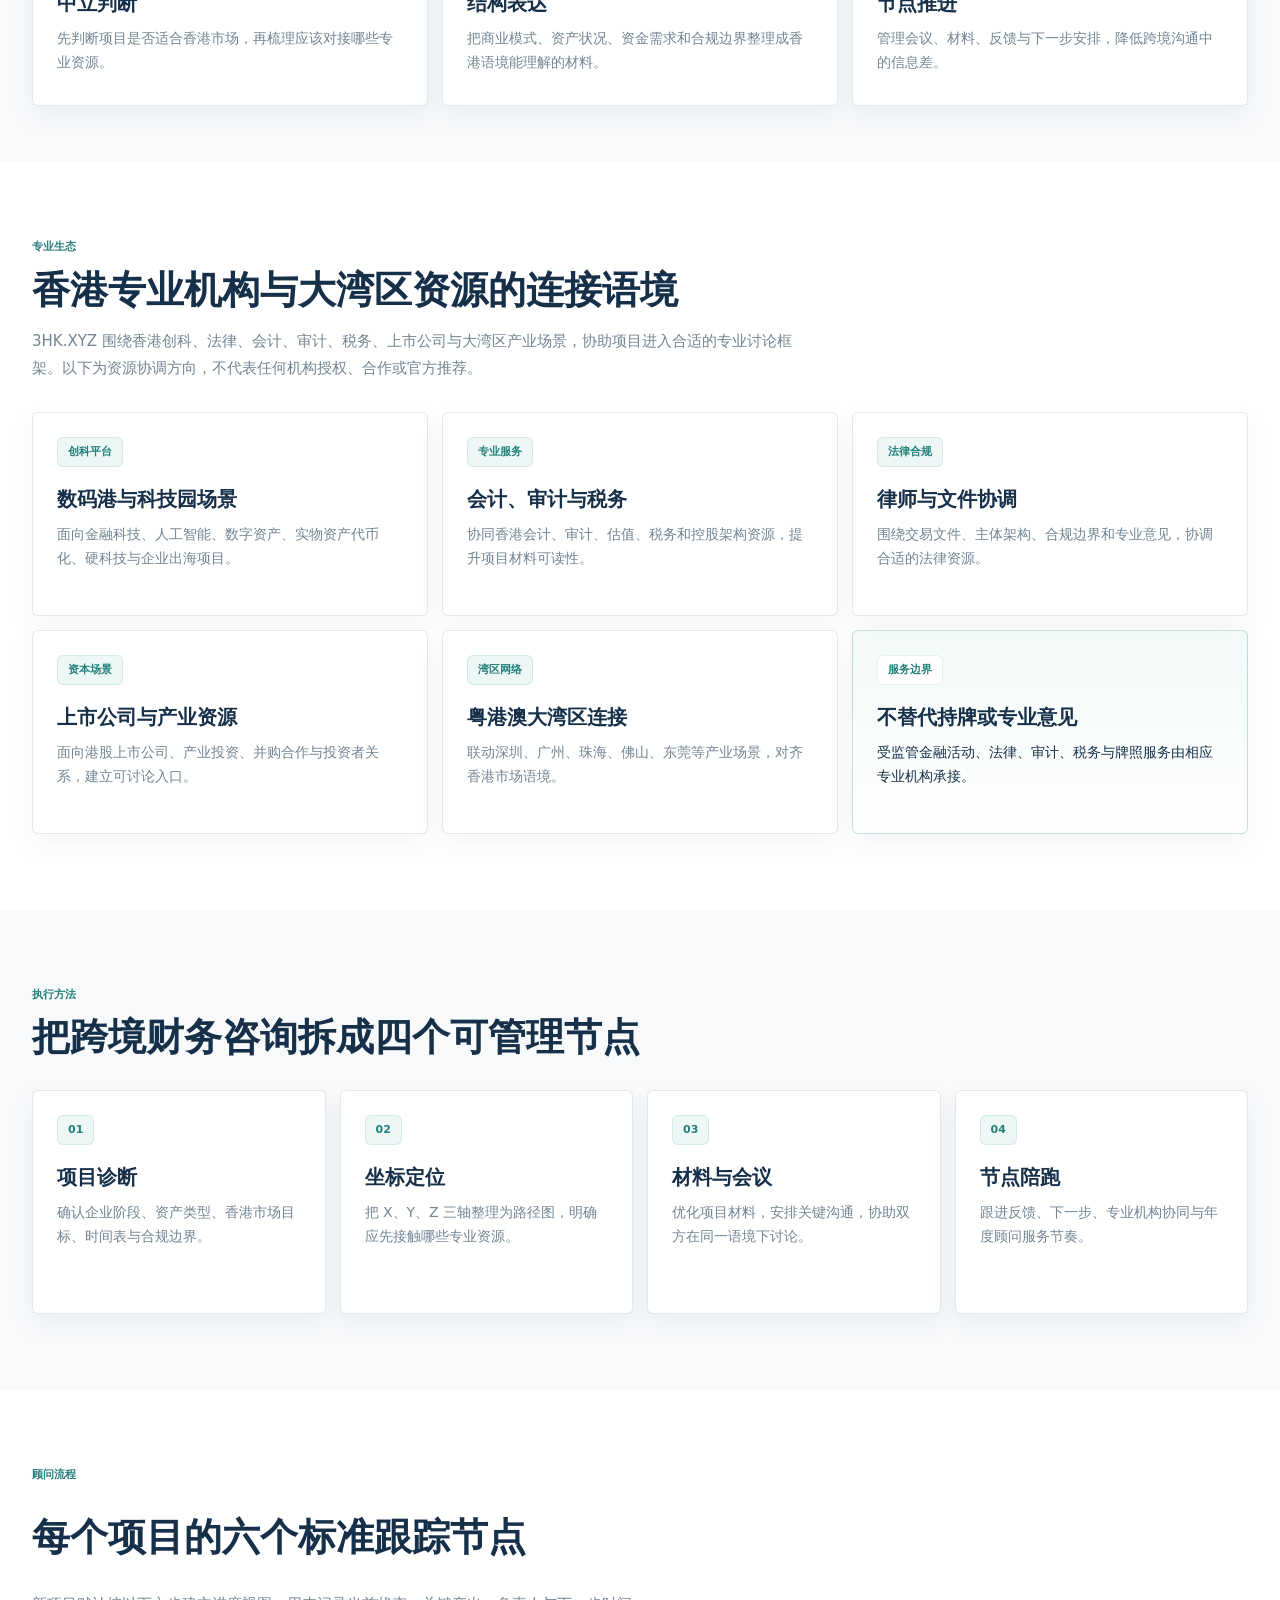
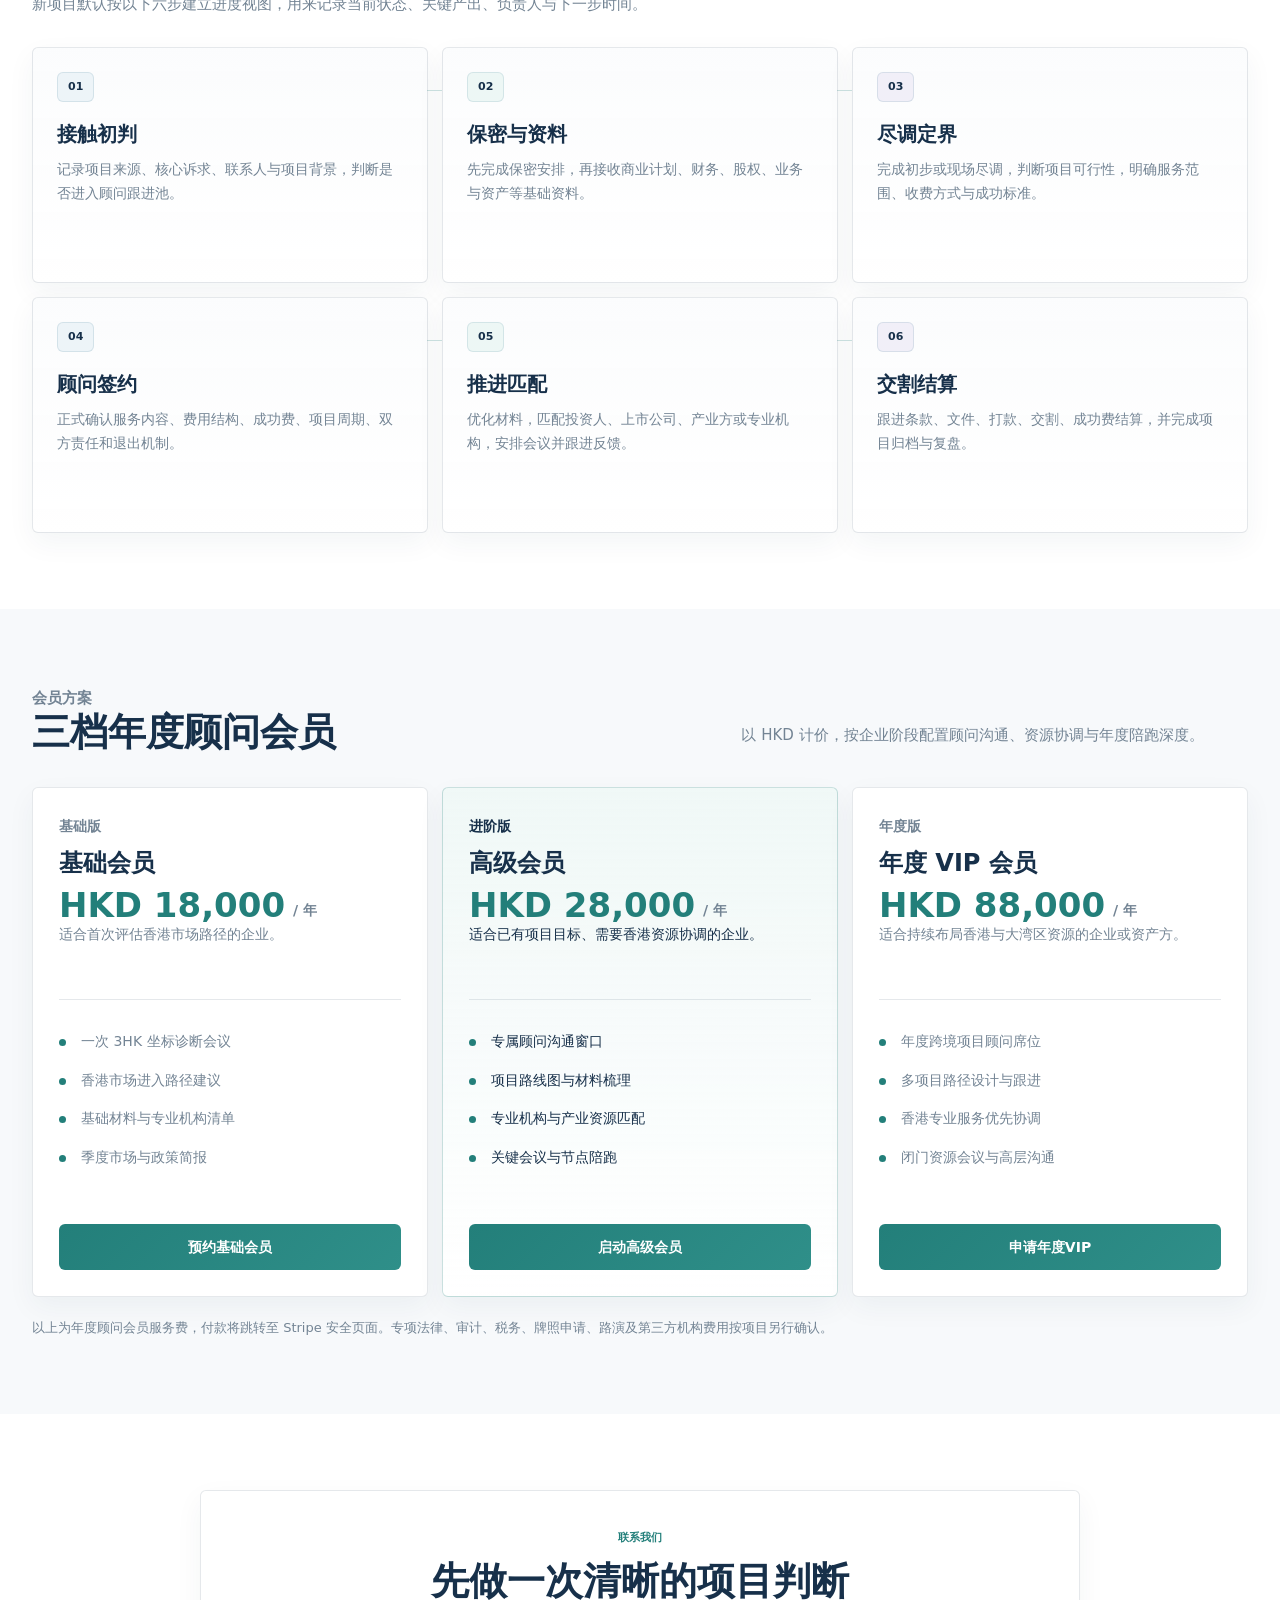
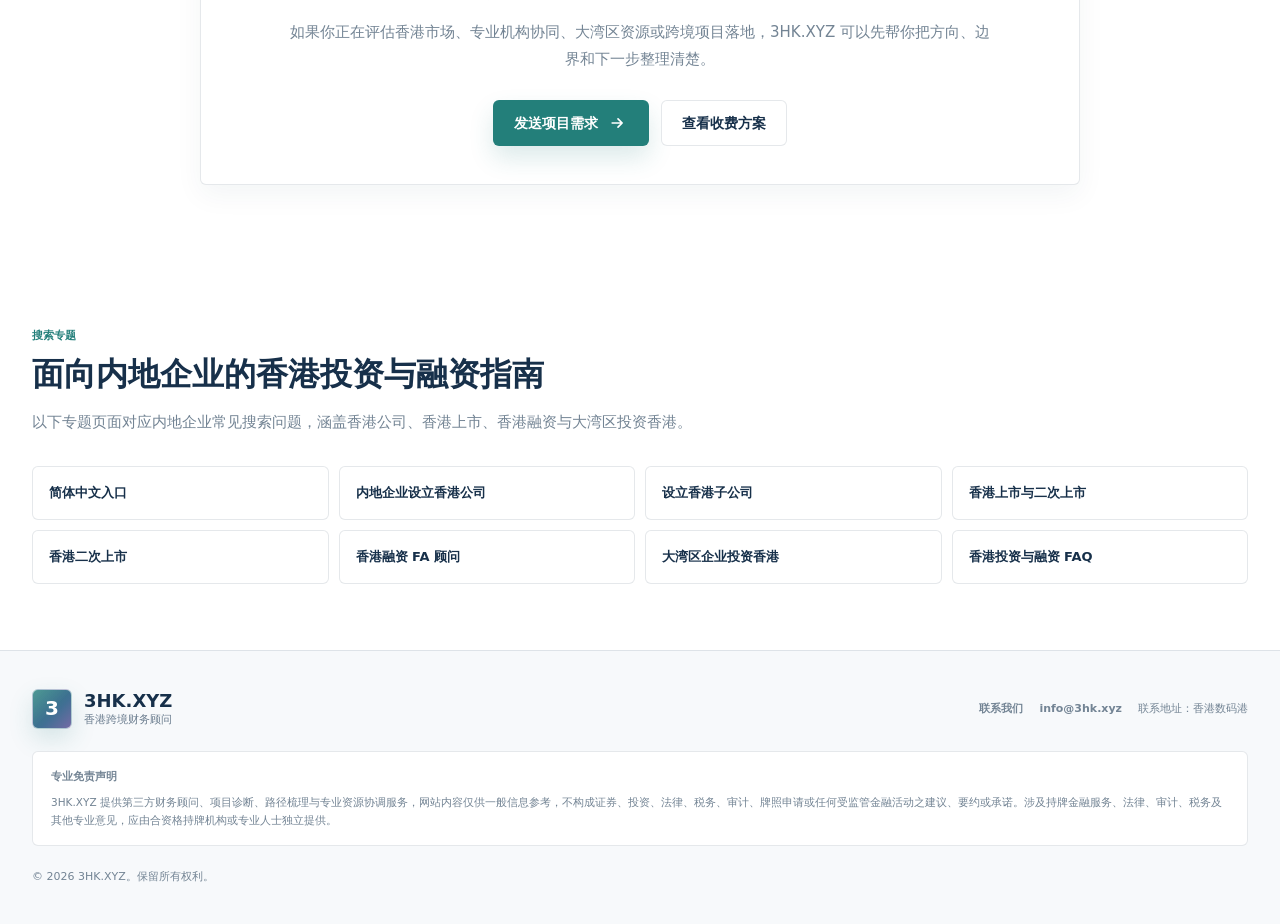
==== commit 457fd0c5: "Align simplified homepage with main design" ====
--- a/zh-cn/index.html
+++ b/zh-cn/index.html
@@ -5,17 +5,17 @@
     <meta name="viewport" content="width=device-width, initial-scale=1" />
     <meta
       name="description"
-      content="3HK.XYZ 面向内地企业、大湾区企业与资产方，提供香港公司设立、香港投资、香港上市、香港融资与跨境项目财务顾问前期判断和专业资源协调。"
+      content="3HK.XYZ 是面向香港市场、内地企业与第三方顾问协调的财务顾问服务网站，协助跨境项目梳理路径、协调专业机构与推进执行。"
     />
-    <title>香港投资与跨境融资财务顾问｜3HK.XYZ</title>
+    <title>3HK.XYZ｜香港金融的三维坐标</title>
     <link rel="canonical" href="https://3hk.xyz/zh-cn/" />
     <link rel="alternate" hreflang="zh-Hant-HK" href="https://3hk.xyz/" />
     <link rel="alternate" hreflang="zh-CN" href="https://3hk.xyz/zh-cn/" />
     <link rel="alternate" hreflang="en" href="https://3hk.xyz/en.html" />
     <meta property="og:type" content="website" />
     <meta property="og:site_name" content="3HK.XYZ" />
-    <meta property="og:title" content="香港投资与跨境融资财务顾问｜3HK.XYZ" />
-    <meta property="og:description" content="围绕香港市场、内地企业与第三方顾问三轴，协助企业梳理赴港投资、设立子公司、上市与融资路径。" />
+    <meta property="og:title" content="3HK.XYZ｜香港金融的三维坐标" />
+    <meta property="og:description" content="以香港市场、内地企业与第三方顾问为三轴，协助跨境项目梳理路径、协调专业机构与推进执行。" />
     <meta property="og:url" content="https://3hk.xyz/zh-cn/" />
     <meta name="twitter:card" content="summary" />
     <link rel="icon" href="/favicon.svg" type="image/svg+xml" />
@@ -33,35 +33,38 @@
           "streetAddress": "香港数码港"
         },
         "areaServed": ["香港", "中国内地", "粤港澳大湾区"],
-        "serviceType": ["香港投资顾问", "香港融资财务顾问", "香港上市前期顾问", "跨境项目专业资源协调"]
+        "serviceType": ["第三方财务顾问", "香港融资顾问", "香港上市前期顾问", "跨境项目专业资源协调"]
       }
     </script>
   </head>
-  <body class="seo-page">
+  <body>
     <a class="skip-link" href="#main">跳转到主要内容</a>
 
     <header class="site-header" data-header>
       <div class="nav-shell">
-        <a class="brand" href="/zh-cn/" aria-label="3HK.XYZ 简体首页">
+        <a class="brand" href="#top" aria-label="3HK.XYZ 简体首页">
           <span class="brand-mark">3</span>
           <span>
             <strong>3HK.XYZ</strong>
             <small>香港跨境财务顾问</small>
           </span>
         </a>
+
         <button class="nav-toggle" type="button" aria-expanded="false" aria-controls="site-nav" data-nav-toggle>
           <span></span>
           <span></span>
           <span></span>
           <span class="sr-only">打开导航</span>
         </button>
+
         <div class="nav-actions">
           <nav class="site-nav" id="site-nav" data-nav>
-            <a href="/zh-cn/hong-kong-company-setup/">香港公司</a>
-            <a href="/zh-cn/hong-kong-listing/">香港上市</a>
-            <a href="/zh-cn/hong-kong-financing/">香港融资</a>
-            <a href="/zh-cn/greater-bay-area-hong-kong/">大湾区投资</a>
-            <a href="/zh-cn/faq/">FAQ</a>
+            <a href="#coordinate">坐标模型</a>
+            <a href="#positioning">第三方定位</a>
+            <a href="#ecosystem">专业生态</a>
+            <a href="#method">执行方法</a>
+            <a href="#fa-flow">顾问流程</a>
+            <a href="#membership">会员方案</a>
           </nav>
           <div class="language-switch" aria-label="语言切换">
             <a href="/">繁</a>
@@ -73,83 +76,393 @@
     </header>
 
     <main id="main">
-      <section class="seo-hero">
-        <div class="container seo-hero-grid">
-          <div>
-            <p class="section-kicker">香港投资 · 香港公司 · 香港上市 · 香港融资</p>
-            <h1>面向内地企业的大湾区与香港跨境财务顾问入口</h1>
-            <p>
-              3HK.XYZ 以香港市场、内地企业与第三方顾问为三轴，协助企业在赴港投资、设立香港公司、香港上市、二次上市、香港融资和专业机构协调之前，先把路径、材料、边界和下一步讲清楚。
+      <section class="hero" id="top" aria-labelledby="hero-title">
+        <div class="hero-backdrop" aria-hidden="true"></div>
+        <div class="container hero-grid">
+          <div class="hero-copy reveal">
+            <p class="eyebrow">3HK.XYZ｜香港金融的三维坐标</p>
+            <h1 id="hero-title">把香港市场、内地企业与第三方顾问放进同一套坐标</h1>
+            <p class="hero-lede">
+              面向跨境项目的财务顾问服务，协助企业判断香港市场路径、协调专业机构，并把资源对接推进到可执行节点。
             </p>
             <div class="hero-actions">
-              <a class="button button-primary" href="mailto:info@3hk.xyz?subject=3HK.XYZ%20项目咨询">发送项目需求</a>
-              <a class="button button-secondary" href="/zh-cn/faq/">查看常见问题</a>
+              <a class="button button-primary" href="#contact">
+                <span>预约初步沟通</span>
+                <svg viewBox="0 0 24 24" aria-hidden="true">
+                  <path d="M5 12h12m-5-5 5 5-5 5" />
+                </svg>
+              </a>
+              <a class="button button-secondary" href="#membership">查看会员方案</a>
             </div>
-          </div>
-          <aside class="intent-card" aria-label="适合咨询的搜索意图">
-            <h2>适合这些搜索意图</h2>
-            <ul>
-              <li>内地企业想去香港投资或设立子公司</li>
-              <li>企业考虑香港上市、二次上市或港股资本市场路径</li>
-              <li>项目需要香港融资、FA 顾问或专业资源协调</li>
-              <li>大湾区企业希望连接香港会计、律师、审计、税务与上市公司资源</li>
-            </ul>
-          </aside>
-        </div>
-      </section>
-
-      <section class="seo-section alt">
-        <div class="container seo-layout">
-          <div class="seo-copy">
-            <p class="section-kicker">服务地图</p>
-            <h2>把“想去香港”拆成可执行的专业路径</h2>
-            <p>每个专题页对应一个真实搜索问题，帮助企业先判断适合度，再进入材料梳理、顾问沟通和专业机构协调。</p>
-          </div>
-          <div class="seo-card-grid">
-            <article class="seo-card">
-              <h3>香港公司与子公司设立</h3>
-              <p>梳理主体结构、控股安排、银行账户、税务和跨境业务落地前的准备事项。</p>
-            </article>
-            <article class="seo-card">
-              <h3>香港上市与二次上市</h3>
-              <p>帮助企业理解赴港上市前期判断、资料准备、专业机构分工和时间节点。</p>
-            </article>
-            <article class="seo-card">
-              <h3>香港融资财务顾问</h3>
-              <p>围绕融资材料、投资人沟通、产业资源和交易节点，建立可推进的顾问流程。</p>
-            </article>
-          </div>
-        </div>
-      </section>
-
-      <section class="seo-section">
+            <div class="hero-tags" aria-label="服务重点">
+              <span>项目诊断</span>
+              <span>香港路径</span>
+              <span>专业协调</span>
+              <span>执行陪跑</span>
+            </div>
+          </div>
+
+          <div class="coordinate-terminal reveal" aria-label="3HK.XYZ 三维坐标视觉">
+            <div class="terminal-top">
+              <span>三维坐标模块</span>
+              <span>XYZ</span>
+            </div>
+            <svg class="coordinate-visual" viewBox="0 0 720 540" role="img" aria-labelledby="diagram-title diagram-desc">
+              <title id="diagram-title">3HK.XYZ 三维坐标模型</title>
+              <desc id="diagram-desc">X 轴代表香港市场，Y 轴代表内地企业，Z 轴代表第三方顾问执行。</desc>
+              <defs>
+                <linearGradient id="axisBlue" x1="0" x2="1" y1="0" y2="0">
+                  <stop offset="0%" stop-color="#74a9bd" />
+                  <stop offset="100%" stop-color="#d1e5eb" />
+                </linearGradient>
+                <linearGradient id="axisGreen" x1="0" x2="1" y1="0" y2="1">
+                  <stop offset="0%" stop-color="#65b7a3" />
+                  <stop offset="100%" stop-color="#1f786c" />
+                </linearGradient>
+                <linearGradient id="axisPlum" x1="0" x2="0" y1="1" y2="0">
+                  <stop offset="0%" stop-color="#88617a" />
+                  <stop offset="100%" stop-color="#dbc0cd" />
+                </linearGradient>
+                <linearGradient id="surfaceFill" x1="0" x2="1" y1="0" y2="1">
+                  <stop offset="0%" stop-color="#ffffff" stop-opacity="0.2" />
+                  <stop offset="100%" stop-color="#ffffff" stop-opacity="0.04" />
+                </linearGradient>
+                <filter id="softAxisShadow" x="-20%" y="-20%" width="140%" height="140%">
+                  <feDropShadow dx="0" dy="18" stdDeviation="18" flood-color="#2b4658" flood-opacity="0.16" />
+                </filter>
+                <marker id="arrowBlue" viewBox="0 0 18 18" markerWidth="14" markerHeight="14" refX="15" refY="9" orient="auto">
+                  <path d="M2 2 16 9 2 16 6 9Z" fill="#416f94" />
+                </marker>
+                <marker id="arrowGreen" viewBox="0 0 18 18" markerWidth="14" markerHeight="14" refX="15" refY="9" orient="auto">
+                  <path d="M2 2 16 9 2 16 6 9Z" fill="#237f7a" />
+                </marker>
+                <marker id="arrowPlum" viewBox="0 0 18 18" markerWidth="14" markerHeight="14" refX="15" refY="9" orient="auto">
+                  <path d="M2 2 16 9 2 16 6 9Z" fill="#746ba5" />
+                </marker>
+              </defs>
+
+              <polygon class="surface" points="360,330 620,330 450,454 190,454" />
+              <g class="surface-grid">
+                <path d="M326 355 586 355" />
+                <path d="M292 380 552 380" />
+                <path d="M258 405 518 405" />
+                <path d="M224 430 484 430" />
+                <path d="M412 330 242 454" />
+                <path d="M464 330 294 454" />
+                <path d="M516 330 346 454" />
+                <path d="M568 330 398 454" />
+              </g>
+
+              <g class="axes" filter="url(#softAxisShadow)">
+                <path class="axis axis-x" marker-end="url(#arrowBlue)" d="M360 330 638 330" />
+                <path class="axis axis-y" marker-end="url(#arrowGreen)" d="M360 330 178 462" />
+                <path class="axis axis-z" marker-end="url(#arrowPlum)" d="M360 330 360 88" />
+              </g>
+
+              <g class="coordinate-nodes">
+                <circle class="node node-x" cx="638" cy="330" r="10" />
+                <circle class="node node-y" cx="178" cy="462" r="10" />
+                <circle class="node node-z" cx="360" cy="88" r="10" />
+                <rect class="origin-box" x="326" y="300" width="68" height="60" rx="6" />
+                <text class="origin-number" x="360" y="326" text-anchor="middle">3</text>
+                <text class="origin-label" x="360" y="346" text-anchor="middle">第三方</text>
+              </g>
+
+              <g class="diagram-labels">
+                <text x="632" y="296" text-anchor="middle">X 香港市场</text>
+                <text x="196" y="424" text-anchor="middle">Y 内地企业</text>
+                <text x="360" y="58" text-anchor="middle">Z 顾问执行</text>
+              </g>
+            </svg>
+            <div class="terminal-foot">
+              <div>
+                <strong>X</strong>
+                <span>香港市场入口</span>
+              </div>
+              <div>
+                <strong>Y</strong>
+                <span>内地企业价值</span>
+              </div>
+              <div>
+                <strong>Z</strong>
+                <span>第三方顾问执行</span>
+              </div>
+            </div>
+          </div>
+        </div>
+      </section>
+
+      <section class="coordinate-section" id="coordinate" aria-labelledby="coordinate-title">
+        <div class="container coordinate-layout">
+          <div class="section-heading reveal">
+            <p class="section-kicker">坐标模型</p>
+            <h2 id="coordinate-title">从“有资源”升级为“有坐标”</h2>
+            <p>
+              资源本身不会自动形成交易。3HK.XYZ 用 X、Y、Z 三轴整理市场入口、企业价值与顾问执行，让每一次对接都围绕目标、边界和下一步展开。
+            </p>
+          </div>
+          <div class="axis-grid">
+            <article class="axis-card reveal">
+              <span>X</span>
+              <h3>香港市场</h3>
+              <p>金融机构、上市公司、创科平台、法律、会计、税务、审计与专业服务场景。</p>
+            </article>
+            <article class="axis-card reveal">
+              <span>Y</span>
+              <h3>内地企业</h3>
+              <p>项目资产、产业资源、出海需求、融资节奏、增长叙事与跨境落地诉求。</p>
+            </article>
+            <article class="axis-card reveal">
+              <span>Z</span>
+              <h3>第三方顾问</h3>
+              <p>项目诊断、路径梳理、资料优化、专业协调、会议推进与节点管理。</p>
+            </article>
+          </div>
+        </div>
+      </section>
+
+      <section class="section positioning-section" id="positioning" aria-labelledby="positioning-title">
+        <div class="container split-layout">
+          <div class="section-copy reveal">
+            <p class="section-kicker">第三方定位</p>
+            <h2 id="positioning-title">“3” 代表第三方顾问角色</h2>
+            <p>
+              3HK.XYZ 专注于跨境项目前期判断、专业资源协调与执行陪跑。涉及证券、资产管理、牌照申请、法律、审计、税务或其他需持牌活动的部分，应由合资格持牌机构或专业人士提供。
+            </p>
+          </div>
+
+          <div class="stance-grid">
+            <article class="stance-card reveal">
+              <span>01</span>
+              <h3>中立判断</h3>
+              <p>先判断项目是否适合香港市场，再梳理应该对接哪些专业资源。</p>
+            </article>
+            <article class="stance-card reveal">
+              <span>02</span>
+              <h3>结构表达</h3>
+              <p>把商业模式、资产状况、资金需求和合规边界整理成香港语境能理解的材料。</p>
+            </article>
+            <article class="stance-card reveal">
+              <span>03</span>
+              <h3>节点推进</h3>
+              <p>管理会议、材料、反馈与下一步安排，降低跨境沟通中的信息差。</p>
+            </article>
+          </div>
+        </div>
+      </section>
+
+      <section class="section ecosystem-section" id="ecosystem" aria-labelledby="ecosystem-title">
+        <div class="container">
+          <div class="section-heading reveal">
+            <p class="section-kicker">专业生态</p>
+            <h2 id="ecosystem-title">香港专业机构与大湾区资源的连接语境</h2>
+            <p>
+              3HK.XYZ 围绕香港创科、法律、会计、审计、税务、上市公司与大湾区产业场景，协助项目进入合适的专业讨论框架。以下为资源协调方向，不代表任何机构授权、合作或官方推荐。
+            </p>
+          </div>
+
+          <div class="ecosystem-grid">
+            <article class="ecosystem-card reveal">
+              <span>创科平台</span>
+              <h3>数码港与科技园场景</h3>
+              <p>面向金融科技、人工智能、数字资产、实物资产代币化、硬科技与企业出海项目。</p>
+            </article>
+            <article class="ecosystem-card reveal">
+              <span>专业服务</span>
+              <h3>会计、审计与税务</h3>
+              <p>协同香港会计、审计、估值、税务和控股架构资源，提升项目材料可读性。</p>
+            </article>
+            <article class="ecosystem-card reveal">
+              <span>法律合规</span>
+              <h3>律师与文件协调</h3>
+              <p>围绕交易文件、主体架构、合规边界和专业意见，协调合适的法律资源。</p>
+            </article>
+            <article class="ecosystem-card reveal">
+              <span>资本场景</span>
+              <h3>上市公司与产业资源</h3>
+              <p>面向港股上市公司、产业投资、并购合作与投资者关系，建立可讨论入口。</p>
+            </article>
+            <article class="ecosystem-card reveal">
+              <span>湾区网络</span>
+              <h3>粤港澳大湾区连接</h3>
+              <p>联动深圳、广州、珠海、佛山、东莞等产业场景，对齐香港市场语境。</p>
+            </article>
+            <article class="ecosystem-card reveal emphasis">
+              <span>服务边界</span>
+              <h3>不替代持牌或专业意见</h3>
+              <p>受监管金融活动、法律、审计、税务与牌照服务由相应专业机构承接。</p>
+            </article>
+          </div>
+        </div>
+      </section>
+
+      <section class="method-section" id="method" aria-labelledby="method-title">
+        <div class="container method-layout">
+          <div class="section-heading reveal">
+            <p class="section-kicker">执行方法</p>
+            <h2 id="method-title">把跨境财务咨询拆成四个可管理节点</h2>
+          </div>
+          <div class="method-timeline">
+            <article class="method-step reveal">
+              <span>01</span>
+              <h3>项目诊断</h3>
+              <p>确认企业阶段、资产类型、香港市场目标、时间表与合规边界。</p>
+            </article>
+            <article class="method-step reveal">
+              <span>02</span>
+              <h3>坐标定位</h3>
+              <p>把 X、Y、Z 三轴整理为路径图，明确应先接触哪些专业资源。</p>
+            </article>
+            <article class="method-step reveal">
+              <span>03</span>
+              <h3>材料与会议</h3>
+              <p>优化项目材料，安排关键沟通，协助双方在同一语境下讨论。</p>
+            </article>
+            <article class="method-step reveal">
+              <span>04</span>
+              <h3>节点陪跑</h3>
+              <p>跟进反馈、下一步、专业机构协同与年度顾问服务节奏。</p>
+            </article>
+          </div>
+        </div>
+      </section>
+
+      <section class="fa-section" id="fa-flow" aria-labelledby="fa-flow-title">
+        <div class="container">
+          <div class="section-heading reveal">
+            <p class="section-kicker">顾问流程</p>
+            <h2 id="fa-flow-title">每个项目的六个标准跟踪节点</h2>
+            <p>
+              新项目默认按以下六步建立进度视图，用来记录当前状态、关键产出、负责人与下一步时间。
+            </p>
+          </div>
+          <div class="fa-flow">
+            <article class="fa-stage reveal">
+              <span>01</span>
+              <h3>接触初判</h3>
+              <p>记录项目来源、核心诉求、联系人与项目背景，判断是否进入顾问跟进池。</p>
+            </article>
+            <article class="fa-stage reveal">
+              <span>02</span>
+              <h3>保密与资料</h3>
+              <p>先完成保密安排，再接收商业计划、财务、股权、业务与资产等基础资料。</p>
+            </article>
+            <article class="fa-stage reveal">
+              <span>03</span>
+              <h3>尽调定界</h3>
+              <p>完成初步或现场尽调，判断项目可行性，明确服务范围、收费方式与成功标准。</p>
+            </article>
+            <article class="fa-stage reveal">
+              <span>04</span>
+              <h3>顾问签约</h3>
+              <p>正式确认服务内容、费用结构、成功费、项目周期、双方责任和退出机制。</p>
+            </article>
+            <article class="fa-stage reveal">
+              <span>05</span>
+              <h3>推进匹配</h3>
+              <p>优化材料，匹配投资人、上市公司、产业方或专业机构，安排会议并跟进反馈。</p>
+            </article>
+            <article class="fa-stage reveal">
+              <span>06</span>
+              <h3>交割结算</h3>
+              <p>跟进条款、文件、打款、交割、成功费结算，并完成项目归档与复盘。</p>
+            </article>
+          </div>
+        </div>
+      </section>
+
+      <section class="section membership-section" id="membership" aria-labelledby="membership-title">
+        <div class="container">
+          <div class="pricing-head reveal">
+            <div>
+              <p class="section-kicker">会员方案</p>
+              <h2 id="membership-title">三档年度顾问会员</h2>
+            </div>
+            <p>以 HKD 计价，按企业阶段配置顾问沟通、资源协调与年度陪跑深度。</p>
+          </div>
+
+          <div class="plan-grid">
+            <article class="plan-card reveal">
+              <p class="plan-label">基础版</p>
+              <h3>基础会员</h3>
+              <p class="plan-price"><strong>HKD 18,000</strong><span>/ 年</span></p>
+              <p class="plan-desc">适合首次评估香港市场路径的企业。</p>
+              <ul>
+                <li>一次 3HK 坐标诊断会议</li>
+                <li>香港市场进入路径建议</li>
+                <li>基础材料与专业机构清单</li>
+                <li>季度市场与政策简报</li>
+              </ul>
+              <a href="https://buy.stripe.com/fZudR97wta5j1kq8N9b7y07">预约基础会员</a>
+            </article>
+            <article class="plan-card featured reveal">
+              <p class="plan-label">进阶版</p>
+              <h3>高级会员</h3>
+              <p class="plan-price"><strong>HKD 28,000</strong><span>/ 年</span></p>
+              <p class="plan-desc">适合已有项目目标、需要香港资源协调的企业。</p>
+              <ul>
+                <li>专属顾问沟通窗口</li>
+                <li>项目路线图与材料梳理</li>
+                <li>专业机构与产业资源匹配</li>
+                <li>关键会议与节点陪跑</li>
+              </ul>
+              <a href="https://buy.stripe.com/14A9AT1856T71kqe7tb7y08">启动高级会员</a>
+            </article>
+            <article class="plan-card reveal">
+              <p class="plan-label">年度版</p>
+              <h3>年度 VIP 会员</h3>
+              <p class="plan-price"><strong>HKD 88,000</strong><span>/ 年</span></p>
+              <p class="plan-desc">适合持续布局香港与大湾区资源的企业或资产方。</p>
+              <ul>
+                <li>年度跨境项目顾问席位</li>
+                <li>多项目路径设计与跟进</li>
+                <li>香港专业服务优先协调</li>
+                <li>闭门资源会议与高层沟通</li>
+              </ul>
+              <a href="https://buy.stripe.com/aFa00j4khcdr7IOd3pb7y09">申请年度VIP</a>
+            </article>
+          </div>
+          <p class="pricing-note reveal">
+            以上为年度顾问会员服务费，付款将跳转至 Stripe 安全页面。专项法律、审计、税务、牌照申请、路演及第三方机构费用按项目另行确认。
+          </p>
+        </div>
+      </section>
+
+      <section class="contact-section" id="contact" aria-labelledby="contact-title">
+        <div class="container contact-panel reveal">
+          <p class="section-kicker">联系我们</p>
+          <h2 id="contact-title">先做一次清晰的项目判断</h2>
+          <p>
+            如果你正在评估香港市场、专业机构协同、大湾区资源或跨境项目落地，3HK.XYZ 可以先帮你把方向、边界和下一步整理清楚。
+          </p>
+          <div class="contact-actions">
+            <a class="button button-primary" href="mailto:info@3hk.xyz?subject=3HK.XYZ%20项目咨询">
+              <span>发送项目需求</span>
+              <svg viewBox="0 0 24 24" aria-hidden="true">
+                <path d="M5 12h12m-5-5 5 5-5 5" />
+              </svg>
+            </a>
+            <a class="button button-secondary" href="#membership">查看收费方案</a>
+          </div>
+        </div>
+      </section>
+
+      <section class="seo-section alt" aria-labelledby="resource-title">
         <div class="container">
           <div class="section-heading">
-            <p class="section-kicker">长尾词入口</p>
-            <h2>专题页面</h2>
-          </div>
-          <div class="topic-links" aria-label="SEO topic pages">
-            <a href="/zh-cn/hong-kong-company-setup/">内地企业如何设立香港公司或子公司</a>
-            <a href="/zh-cn/hong-kong-subsidiary/">内地企业设立香港子公司</a>
-            <a href="/zh-cn/hong-kong-listing/">香港上市与二次上市前期准备</a>
-            <a href="/zh-cn/hong-kong-secondary-listing/">香港二次上市与回港上市</a>
-            <a href="/zh-cn/hong-kong-financing/">香港融资 FA 财务顾问服务</a>
-            <a href="/zh-cn/greater-bay-area-hong-kong/">大湾区企业投资香港与资源连接</a>
-            <a href="/zh-cn/faq/">香港投资、上市、融资常见问题</a>
-            <a href="/#membership">3HK 顾问会员方案</a>
-            <a href="/en.html">English advisory page</a>
-            <a href="/">繁体中文品牌首页</a>
-          </div>
-        </div>
-      </section>
-
-      <section class="seo-cta">
-        <div class="container seo-cta-panel">
-          <p class="section-kicker">项目初判</p>
-          <h2>先判断是否适合香港路径，再决定下一步</h2>
-          <p>如果你正在考虑赴港投资、设立香港公司、香港上市、香港融资或对接专业机构，可以先发送项目背景，我们会协助梳理方向与服务边界。</p>
-          <div class="contact-actions">
-            <a class="button button-primary" href="mailto:info@3hk.xyz?subject=3HK.XYZ%20项目初判">联系 3HK.XYZ</a>
+            <p class="section-kicker">搜索专题</p>
+            <h2 id="resource-title">面向内地企业的香港投资与融资指南</h2>
+            <p>以下专题页面对应内地企业常见搜索问题，涵盖香港公司、香港上市、香港融资与大湾区投资香港。</p>
+          </div>
+          <div class="topic-links" aria-label="简体专题页">
+            <a href="/zh-cn/">简体中文入口</a>
+            <a href="/zh-cn/hong-kong-company-setup/">内地企业设立香港公司</a>
+            <a href="/zh-cn/hong-kong-subsidiary/">设立香港子公司</a>
+            <a href="/zh-cn/hong-kong-listing/">香港上市与二次上市</a>
+            <a href="/zh-cn/hong-kong-secondary-listing/">香港二次上市</a>
+            <a href="/zh-cn/hong-kong-financing/">香港融资 FA 顾问</a>
+            <a href="/zh-cn/greater-bay-area-hong-kong/">大湾区企业投资香港</a>
+            <a href="/zh-cn/faq/">香港投资与融资 FAQ</a>
           </div>
         </div>
       </section>
@@ -158,7 +471,7 @@
     <footer class="site-footer">
       <div class="container footer-stack">
         <div class="footer-inner">
-          <a class="brand" href="/zh-cn/" aria-label="3HK.XYZ 简体首页">
+          <a class="brand" href="#top" aria-label="3HK.XYZ 简体首页">
             <span class="brand-mark">3</span>
             <span>
               <strong>3HK.XYZ</strong>
--- a/styles.css
+++ b/styles.css
@@ -1,24 +1,25 @@
 :root {
-  --ink: #1f3445;
-  --ink-2: #42586a;
-  --slate: #5d7080;
-  --blue: #557f97;
-  --blue-soft: #dfeaf0;
-  --teal: #287b76;
-  --teal-soft: #e1efee;
-  --violet: #71759c;
-  --violet-soft: #e9eaf2;
-  --bg: #f6f8fb;
-  --bg-2: #edf3f7;
+  --ink: #17304a;
+  --ink-2: #3f5870;
+  --slate: #6a7c8e;
+  --blue: #416f94;
+  --blue-soft: #edf4f8;
+  --teal: #237f7a;
+  --teal-soft: #edf7f5;
+  --violet: #746ba5;
+  --violet-soft: #f1eff8;
+  --bg: #f7f9fb;
+  --bg-2: #eef4f7;
   --surface: #ffffff;
-  --surface-soft: #f8fbfc;
-  --muted: #6c7b86;
-  --line: rgba(36, 51, 66, 0.12);
-  --line-strong: rgba(36, 51, 66, 0.2);
+  --surface-soft: #fbfcfd;
+  --muted: #738494;
+  --line: rgba(23, 48, 74, 0.11);
+  --line-strong: rgba(23, 48, 74, 0.2);
   --line-light: rgba(255, 255, 255, 0.56);
-  --shadow: 0 22px 58px rgba(42, 66, 84, 0.11);
-  --max: 1180px;
-  --radius: 8px;
+  --shadow: 0 18px 44px rgba(28, 54, 78, 0.07);
+  --shadow-soft: 0 10px 28px rgba(28, 54, 78, 0.05);
+  --max: 1216px;
+  --radius: 6px;
 }
 
 * {
@@ -33,7 +34,7 @@
 body {
   margin: 0;
   color: var(--ink);
-  background: var(--bg);
+  background: var(--surface);
   font-family: Inter, ui-sans-serif, system-ui, -apple-system, BlinkMacSystemFont, "PingFang TC", "Microsoft JhengHei", "PingFang SC", "Microsoft YaHei", sans-serif;
   line-height: 1.62;
   text-rendering: optimizeLegibility;
@@ -85,20 +86,20 @@
   position: fixed;
   inset: 0 0 auto;
   z-index: 50;
-  background: rgba(244, 247, 249, 0.8);
-  border-bottom: 1px solid rgba(36, 51, 66, 0.08);
-  backdrop-filter: blur(18px);
+  background: rgba(255, 255, 255, 0.94);
+  border-bottom: 1px solid rgba(23, 48, 74, 0.1);
+  backdrop-filter: blur(16px);
   transition: background 180ms ease, box-shadow 180ms ease;
 }
 
 .site-header.is-scrolled,
 body.nav-open .site-header {
-  background: rgba(255, 255, 255, 0.92);
-  box-shadow: 0 14px 36px rgba(50, 72, 88, 0.08);
+  background: rgba(255, 255, 255, 0.98);
+  box-shadow: 0 10px 28px rgba(28, 54, 78, 0.06);
 }
 
 .nav-shell {
-  min-height: 72px;
+  min-height: 76px;
   display: flex;
   align-items: center;
   justify-content: space-between;
@@ -114,8 +115,8 @@
 }
 
 .brand-mark {
-  width: 38px;
-  height: 38px;
+  width: 40px;
+  height: 40px;
   display: grid;
   place-items: center;
   color: var(--surface);
@@ -126,7 +127,7 @@
   border-radius: var(--radius);
   font-size: 20px;
   font-weight: 900;
-  box-shadow: 0 12px 28px rgba(47, 138, 131, 0.2);
+  box-shadow: 0 10px 24px rgba(35, 127, 122, 0.16);
 }
 
 .brand strong,
@@ -149,7 +150,7 @@
 .site-nav {
   display: flex;
   align-items: center;
-  gap: 16px;
+  gap: 22px;
   flex-wrap: nowrap;
 }
 
@@ -162,10 +163,10 @@
 }
 
 .site-nav a {
-  color: rgba(36, 51, 66, 0.72);
+  color: rgba(23, 48, 74, 0.68);
   text-decoration: none;
-  font-size: 14px;
-  font-weight: 760;
+  font-size: 13px;
+  font-weight: 780;
   transition: color 160ms ease, background 160ms ease, border-color 160ms ease;
 }
 
@@ -175,7 +176,7 @@
 }
 
 .language-switch {
-  min-height: 28px;
+  min-height: 30px;
   display: inline-grid;
   grid-template-columns: repeat(3, 1fr);
   padding: 2px;
@@ -186,7 +187,7 @@
 }
 
 .language-switch a {
-  min-width: 28px;
+  min-width: 30px;
   display: inline-flex;
   align-items: center;
   justify-content: center;
@@ -226,8 +227,8 @@
   overflow: hidden;
   color: var(--ink);
   background:
-    linear-gradient(135deg, rgba(255, 255, 255, 0.94), rgba(244, 247, 249, 0.92)),
-    linear-gradient(135deg, var(--bg), var(--bg-2));
+    radial-gradient(circle at 82% 30%, rgba(65, 111, 148, 0.11), transparent 34%),
+    linear-gradient(135deg, rgba(255, 255, 255, 0.98), rgba(247, 249, 251, 0.86));
   border-bottom: 1px solid var(--line);
 }
 
@@ -235,21 +236,21 @@
   position: absolute;
   inset: 0;
   background-image:
-    linear-gradient(rgba(95, 147, 168, 0.14) 1px, transparent 1px),
-    linear-gradient(90deg, rgba(95, 147, 168, 0.14) 1px, transparent 1px);
-  background-size: 56px 56px;
-  mask-image: linear-gradient(90deg, rgba(36, 51, 66, 0.28), rgba(36, 51, 66, 0.16), transparent 86%);
+    linear-gradient(rgba(65, 111, 148, 0.08) 1px, transparent 1px),
+    linear-gradient(90deg, rgba(65, 111, 148, 0.08) 1px, transparent 1px);
+  background-size: 64px 64px;
+  mask-image: linear-gradient(90deg, transparent, rgba(23, 48, 74, 0.22) 38%, transparent 88%);
 }
 
 .hero-grid {
   position: relative;
   z-index: 1;
-  min-height: clamp(560px, 70vh, 650px);
+  min-height: clamp(590px, 72vh, 690px);
   display: grid;
-  grid-template-columns: minmax(0, 0.98fr) minmax(420px, 0.86fr);
+  grid-template-columns: minmax(0, 0.9fr) minmax(440px, 1fr);
   align-items: center;
   gap: 42px;
-  padding: 94px 0 34px;
+  padding: 104px 0 42px;
 }
 
 .hero-copy {
@@ -263,9 +264,9 @@
 .plan-label {
   margin: 0 0 12px;
   color: var(--teal);
-  font-size: 12px;
+  font-size: 11px;
   font-weight: 860;
-  letter-spacing: 0.08em;
+  letter-spacing: 0;
   text-transform: uppercase;
 }
 
@@ -277,44 +278,44 @@
   margin: 0;
   color: var(--ink);
   font-weight: 860;
-  line-height: 1.08;
+  line-height: 1.12;
   letter-spacing: 0;
 }
 
 .hero h1 {
-  max-width: 860px;
-  font-size: clamp(28px, 3.35vw, 40px);
+  max-width: 720px;
+  font-size: 42px;
   overflow-wrap: anywhere;
 }
 
 .hero-lede {
-  max-width: 720px;
-  margin: 22px 0 0;
+  max-width: 650px;
+  margin: 20px 0 0;
   color: var(--ink-2);
-  font-size: clamp(18px, 1.75vw, 22px);
-  font-weight: 650;
-  line-height: 1.5;
+  font-size: 18px;
+  font-weight: 620;
+  line-height: 1.72;
 }
 
 .hero-actions,
 .contact-actions {
   display: flex;
   flex-wrap: wrap;
-  gap: 14px;
-  margin-top: 30px;
+  gap: 12px;
+  margin-top: 28px;
 }
 
 .button {
-  min-height: 48px;
+  min-height: 46px;
   display: inline-flex;
   align-items: center;
   justify-content: center;
   gap: 10px;
-  padding: 0 22px;
+  padding: 0 20px;
   border: 1px solid transparent;
   border-radius: var(--radius);
   text-decoration: none;
-  font-size: 15px;
+  font-size: 14px;
   font-weight: 820;
   transition: transform 160ms ease, background 160ms ease, border-color 160ms ease, color 160ms ease;
 }
@@ -336,7 +337,7 @@
 .button-primary {
   color: var(--surface);
   background: var(--teal);
-  box-shadow: 0 14px 30px rgba(47, 138, 131, 0.2);
+  box-shadow: 0 12px 24px rgba(35, 127, 122, 0.16);
 }
 
 .button-primary:hover {
@@ -357,31 +358,40 @@
 .hero-tags {
   display: flex;
   flex-wrap: wrap;
-  gap: 10px;
-  margin-top: 28px;
+  gap: 0;
+  margin-top: 30px;
+  border-top: 1px solid var(--line);
+  border-bottom: 1px solid var(--line);
 }
 
 .hero-tags span {
-  min-height: 34px;
+  min-height: 48px;
   display: inline-flex;
   align-items: center;
-  padding: 0 12px;
+  padding: 0 18px;
   color: var(--ink-2);
-  background: var(--surface-soft);
-  border: 1px solid var(--line);
-  border-radius: var(--radius);
-  font-size: 13px;
-  font-weight: 720;
+  background: transparent;
+  border-right: 1px solid var(--line);
+  font-size: 12px;
+  font-weight: 760;
+}
+
+.hero-tags span:first-child {
+  padding-left: 0;
+}
+
+.hero-tags span:last-child {
+  border-right: 0;
 }
 
 .coordinate-terminal {
   min-width: 0;
   color: var(--ink);
-  background: rgba(255, 255, 255, 0.82);
-  border: 1px solid var(--line-light);
+  background: rgba(255, 255, 255, 0.54);
+  border: 1px solid rgba(23, 48, 74, 0.08);
   border-radius: var(--radius);
-  box-shadow: var(--shadow);
-  backdrop-filter: blur(12px);
+  box-shadow: none;
+  backdrop-filter: blur(10px);
 }
 
 .terminal-top,
@@ -389,7 +399,7 @@
   display: flex;
   justify-content: space-between;
   gap: 14px;
-  padding: 16px 18px;
+  padding: 14px 18px;
   border-bottom: 1px solid var(--line);
 }
 
@@ -404,7 +414,7 @@
   width: 100%;
   height: auto;
   display: block;
-  padding: 10px 6px 0;
+  padding: 4px 6px 0;
   overflow: visible;
 }
 
@@ -421,25 +431,24 @@
 
 .axis {
   fill: none;
-  stroke-width: 4;
+  stroke-width: 5;
   stroke-linecap: round;
 }
 
 .axis-x {
-  stroke: url(#axisBlue);
+  stroke: var(--blue);
 }
 
 .axis-y {
-  stroke: url(#axisGreen);
+  stroke: var(--teal);
 }
 
 .axis-z {
-  stroke: url(#axisPlum);
+  stroke: var(--violet);
 }
 
 .node {
-  stroke: var(--surface);
-  stroke-width: 2;
+  display: none;
 }
 
 .node-x {
@@ -455,20 +464,21 @@
 }
 
 .origin-box {
-  fill: var(--surface);
+  fill: rgba(255, 255, 255, 0.92);
   stroke: rgba(95, 147, 168, 0.32);
   stroke-width: 1.2;
+  filter: drop-shadow(0 14px 18px rgba(28, 54, 78, 0.1));
 }
 
 .origin-number {
   fill: var(--ink);
-  font-size: 31px;
+  font-size: 25px;
   font-weight: 900;
 }
 
 .origin-label {
   fill: var(--slate);
-  font-size: 13px;
+  font-size: 11px;
   font-weight: 800;
 }
 
@@ -483,7 +493,7 @@
   grid-template-columns: repeat(3, minmax(0, 1fr));
   border-top: 1px solid var(--line);
   border-bottom: 0;
-  background: var(--surface-soft);
+  background: rgba(251, 252, 253, 0.78);
 }
 
 .terminal-foot div {
@@ -510,7 +520,7 @@
 .section,
 .contact-section {
   scroll-margin-top: 88px;
-  padding: 84px 0;
+  padding: 76px 0;
 }
 
 .coordinate-section,
@@ -526,9 +536,14 @@
   background: var(--bg);
 }
 
+.positioning-section {
+  padding-top: 48px;
+  padding-bottom: 56px;
+}
+
 .section-heading {
   width: min(760px, 100%);
-  margin-bottom: 34px;
+  margin-bottom: 30px;
 }
 
 .coordinate-layout .section-heading {
@@ -541,7 +556,8 @@
 .method-section h2,
 .contact-section h2,
 .pricing-head h2 {
-  font-size: clamp(30px, 4vw, 50px);
+  font-size: 38px;
+  line-height: 1.16;
 }
 
 .section-heading p:not(.section-kicker),
@@ -550,7 +566,8 @@
 .contact-section p:not(.section-kicker) {
   margin: 16px 0 0;
   color: var(--muted);
-  font-size: 16px;
+  font-size: 15px;
+  line-height: 1.78;
 }
 
 .axis-grid,
@@ -560,7 +577,7 @@
 .plan-grid,
 .method-timeline {
   display: grid;
-  gap: 16px;
+  gap: 14px;
 }
 
 .axis-grid,
@@ -580,7 +597,7 @@
   border: 1px solid var(--line);
   border-radius: var(--radius);
   background: var(--surface);
-  box-shadow: 0 14px 34px rgba(50, 72, 88, 0.06);
+  box-shadow: var(--shadow-soft);
 }
 
 .axis-card,
@@ -588,8 +605,8 @@
 .ecosystem-card,
 .fa-stage,
 .method-step {
-  min-height: 220px;
-  padding: 26px;
+  min-height: 204px;
+  padding: 24px;
   transition: transform 180ms ease, border-color 180ms ease, box-shadow 180ms ease;
 }
 
@@ -599,9 +616,9 @@
 .fa-stage:hover,
 .plan-card:hover,
 .method-step:hover {
-  transform: translateY(-4px);
-  border-color: rgba(47, 138, 131, 0.32);
-  box-shadow: 0 20px 48px rgba(50, 72, 88, 0.1);
+  transform: translateY(-2px);
+  border-color: rgba(35, 127, 122, 0.26);
+  box-shadow: var(--shadow);
 }
 
 .axis-card span,
@@ -609,15 +626,15 @@
 .ecosystem-card span,
 .fa-stage span,
 .method-step span {
-  min-height: 32px;
+  min-height: 30px;
   display: inline-flex;
   align-items: center;
-  padding: 0 11px;
+  padding: 0 10px;
   color: var(--teal);
   background: var(--teal-soft);
   border: 1px solid rgba(47, 138, 131, 0.12);
   border-radius: var(--radius);
-  font-size: 12px;
+  font-size: 11px;
   font-weight: 850;
 }
 
@@ -637,9 +654,9 @@
 .fa-stage h3,
 .plan-card h3,
 .method-step h3 {
-  margin: 22px 0 10px;
-  color: var(--ink);
-  font-size: 22px;
+  margin: 20px 0 10px;
+  color: var(--ink);
+  font-size: 20px;
   line-height: 1.25;
 }
 
@@ -652,35 +669,67 @@
   margin: 0;
   color: var(--muted);
   font-size: 14px;
+  line-height: 1.72;
 }
 
 .split-layout {
   display: grid;
   grid-template-columns: minmax(0, 0.78fr) minmax(0, 1fr);
-  gap: 48px;
+  gap: 36px;
   align-items: start;
+}
+
+.positioning-section .split-layout {
+  grid-template-columns: 1fr;
+  gap: 18px;
 }
 
 .section-copy {
   min-width: 0;
-  padding: 30px;
+  padding: 28px;
   background: var(--surface);
   border: 1px solid var(--line);
   border-radius: var(--radius);
-  box-shadow: 0 14px 34px rgba(50, 72, 88, 0.06);
+  box-shadow: var(--shadow-soft);
+}
+
+.positioning-section .section-copy {
+  display: grid;
+  grid-template-columns: minmax(280px, 0.42fr) minmax(0, 1fr);
+  column-gap: 42px;
+  row-gap: 8px;
+  align-items: center;
+  padding: 32px 38px;
+}
+
+.positioning-section .section-copy .section-kicker,
+.positioning-section .section-copy h2 {
+  grid-column: 1;
+}
+
+.positioning-section .section-copy p:not(.section-kicker) {
+  grid-column: 2;
+  grid-row: 1 / span 2;
+  margin-top: 0;
 }
 
 .stance-grid {
   grid-template-columns: 1fr;
 }
 
+.positioning-section .stance-grid {
+  grid-template-columns: repeat(3, minmax(0, 1fr));
+}
+
+.positioning-section .stance-card {
+  min-height: 190px;
+}
+
 .ecosystem-card.emphasis,
 .plan-card.featured {
   color: var(--ink);
-  background:
-    linear-gradient(135deg, rgba(223, 240, 238, 0.78), rgba(255, 255, 255, 0.94)),
-    var(--surface);
-  border-color: rgba(47, 138, 131, 0.28);
+  background: linear-gradient(180deg, rgba(237, 247, 245, 0.72), rgba(255, 255, 255, 0.96));
+  border-color: rgba(35, 127, 122, 0.24);
 }
 
 .ecosystem-card.emphasis span {
@@ -708,7 +757,7 @@
   position: relative;
   min-height: 236px;
   background:
-    linear-gradient(180deg, rgba(248, 251, 252, 0.9), rgba(255, 255, 255, 0.96)),
+    linear-gradient(180deg, rgba(251, 252, 253, 0.96), rgba(255, 255, 255, 0.98)),
     var(--surface);
 }
 
@@ -718,7 +767,7 @@
   top: 42px;
   right: -16px;
   width: 16px;
-  border-top: 1px solid rgba(47, 138, 131, 0.32);
+  border-top: 1px solid rgba(35, 127, 122, 0.22);
 }
 
 .fa-stage:nth-child(3n)::after,
@@ -741,7 +790,7 @@
 }
 
 .method-step {
-  min-height: 242px;
+  min-height: 224px;
 }
 
 .pricing-head {
@@ -766,8 +815,8 @@
 }
 
 .plan-card {
-  min-height: 530px;
-  padding: 28px;
+  min-height: 510px;
+  padding: 26px;
   display: flex;
   flex-direction: column;
   transition: transform 180ms ease, border-color 180ms ease, box-shadow 180ms ease;
@@ -779,7 +828,7 @@
 
 .plan-card h3 {
   margin-top: 0;
-  font-size: 28px;
+  font-size: 24px;
 }
 
 .plan-price {
@@ -792,7 +841,7 @@
 
 .plan-price strong {
   color: var(--teal);
-  font-size: clamp(30px, 3vw, 36px);
+  font-size: 34px;
   line-height: 1;
   white-space: nowrap;
 }
@@ -840,7 +889,7 @@
   justify-content: center;
   margin-top: auto;
   color: var(--surface);
-  background: var(--teal);
+  background: linear-gradient(135deg, var(--teal), #2f8f89);
   border-radius: var(--radius);
   text-decoration: none;
   font-size: 14px;
@@ -860,7 +909,7 @@
 .contact-panel {
   width: min(880px, calc(100% - 44px));
   margin: 0 auto;
-  padding: 42px;
+  padding: 38px;
   text-align: center;
 }
 
@@ -875,7 +924,7 @@
 }
 
 .site-footer {
-  padding: 34px 0;
+  padding: 38px 0;
   background: var(--bg);
   border-top: 1px solid var(--line);
 }
@@ -914,7 +963,7 @@
 }
 
 .footer-disclaimer {
-  padding: 18px 20px;
+  padding: 16px 18px;
   background: var(--surface);
   border: 1px solid var(--line);
   border-radius: var(--radius);
@@ -949,49 +998,51 @@
 }
 
 .seo-hero {
-  padding: 96px 0 54px;
+  padding: 84px 0 50px;
   background:
-    linear-gradient(135deg, rgba(255, 255, 255, 0.96), rgba(237, 243, 247, 0.9)),
+    radial-gradient(circle at 78% 24%, rgba(65, 111, 148, 0.1), transparent 34%),
+    linear-gradient(135deg, rgba(255, 255, 255, 0.98), rgba(247, 249, 251, 0.92)),
     var(--bg);
   border-bottom: 1px solid var(--line);
 }
 
 .seo-hero-grid {
   display: grid;
-  grid-template-columns: minmax(0, 0.95fr) minmax(320px, 0.55fr);
-  gap: 44px;
-  align-items: end;
+  grid-template-columns: minmax(0, 0.92fr) minmax(320px, 0.56fr);
+  gap: 52px;
+  align-items: center;
 }
 
 .seo-hero h1 {
   max-width: 850px;
   margin: 0;
   color: var(--ink);
-  font-size: 46px;
-  line-height: 1.08;
+  font-size: 40px;
+  line-height: 1.14;
   letter-spacing: 0;
 }
 
 .seo-hero p:not(.section-kicker) {
   max-width: 780px;
-  margin: 22px 0 0;
+  margin: 18px 0 0;
   color: var(--ink-2);
-  font-size: 21px;
-  font-weight: 620;
+  font-size: 18px;
+  font-weight: 600;
+  line-height: 1.76;
 }
 
 .intent-card {
-  padding: 28px;
-  background: var(--surface);
+  padding: 26px;
+  background: rgba(255, 255, 255, 0.92);
   border: 1px solid var(--line);
   border-radius: var(--radius);
-  box-shadow: var(--shadow);
+  box-shadow: var(--shadow-soft);
 }
 
 .intent-card h2 {
   margin: 0 0 14px;
   color: var(--ink);
-  font-size: 22px;
+  font-size: 20px;
   line-height: 1.22;
 }
 
@@ -1005,7 +1056,7 @@
 .intent-card li,
 .seo-list li {
   position: relative;
-  padding: 9px 0 9px 20px;
+  padding: 8px 0 8px 19px;
   color: var(--muted);
   font-size: 14px;
 }
@@ -1023,7 +1074,7 @@
 }
 
 .seo-section {
-  padding: 72px 0;
+  padding: 66px 0;
 }
 
 .seo-section.alt {
@@ -1032,15 +1083,15 @@
 
 .seo-layout {
   display: grid;
-  grid-template-columns: minmax(240px, 0.42fr) minmax(0, 1fr);
-  gap: 44px;
+  grid-template-columns: minmax(250px, 0.38fr) minmax(0, 1fr);
+  gap: 46px;
 }
 
 .seo-copy h2,
 .seo-section h2 {
   margin: 0;
   color: var(--ink);
-  font-size: 36px;
+  font-size: 32px;
   line-height: 1.12;
   letter-spacing: 0;
 }
@@ -1055,44 +1106,46 @@
 .seo-card-grid {
   display: grid;
   grid-template-columns: repeat(3, minmax(0, 1fr));
-  gap: 16px;
+  gap: 14px;
 }
 
 .seo-card,
 .faq-item {
-  min-height: 190px;
-  padding: 24px;
+  min-height: 176px;
+  padding: 22px;
   background: var(--surface);
   border: 1px solid var(--line);
   border-radius: var(--radius);
+  box-shadow: var(--shadow-soft);
 }
 
 .seo-card h3,
 .faq-item h3 {
   margin: 0;
   color: var(--ink);
-  font-size: 20px;
+  font-size: 18px;
   line-height: 1.26;
 }
 
 .topic-links {
   display: grid;
   grid-template-columns: repeat(4, minmax(0, 1fr));
-  gap: 12px;
+  gap: 10px;
 }
 
 .topic-links a {
-  min-height: 74px;
+  min-height: 54px;
   display: flex;
   align-items: center;
-  padding: 18px;
+  padding: 14px 16px;
   color: var(--ink);
   background: var(--surface);
   border: 1px solid var(--line);
   border-radius: var(--radius);
   text-decoration: none;
   font-size: 14px;
-  font-weight: 780;
+  font-size: 13px;
+  font-weight: 760;
   transition: transform 160ms ease, border-color 160ms ease, background 160ms ease;
 }
 
@@ -1103,7 +1156,7 @@
 }
 
 .seo-cta {
-  padding: 56px 0;
+  padding: 52px 0;
   background: var(--bg);
 }
 
@@ -1113,13 +1166,13 @@
   background: var(--surface);
   border: 1px solid var(--line);
   border-radius: var(--radius);
-  box-shadow: 0 18px 48px rgba(42, 66, 84, 0.08);
+  box-shadow: var(--shadow-soft);
 }
 
 .seo-cta-panel h2 {
   margin: 0;
   color: var(--ink);
-  font-size: 36px;
+  font-size: 32px;
 }
 
 .seo-cta-panel p {
@@ -1235,6 +1288,25 @@
     grid-template-columns: repeat(2, minmax(0, 1fr));
   }
 
+  .positioning-section .section-copy {
+    grid-template-columns: 1fr;
+  }
+
+  .positioning-section .section-copy .section-kicker,
+  .positioning-section .section-copy h2,
+  .positioning-section .section-copy p:not(.section-kicker) {
+    grid-column: auto;
+    grid-row: auto;
+  }
+
+  .positioning-section .section-copy p:not(.section-kicker) {
+    margin-top: 16px;
+  }
+
+  .positioning-section .stance-grid {
+    grid-template-columns: 1fr;
+  }
+
   .fa-stage:nth-child(3n)::after {
     display: block;
   }
